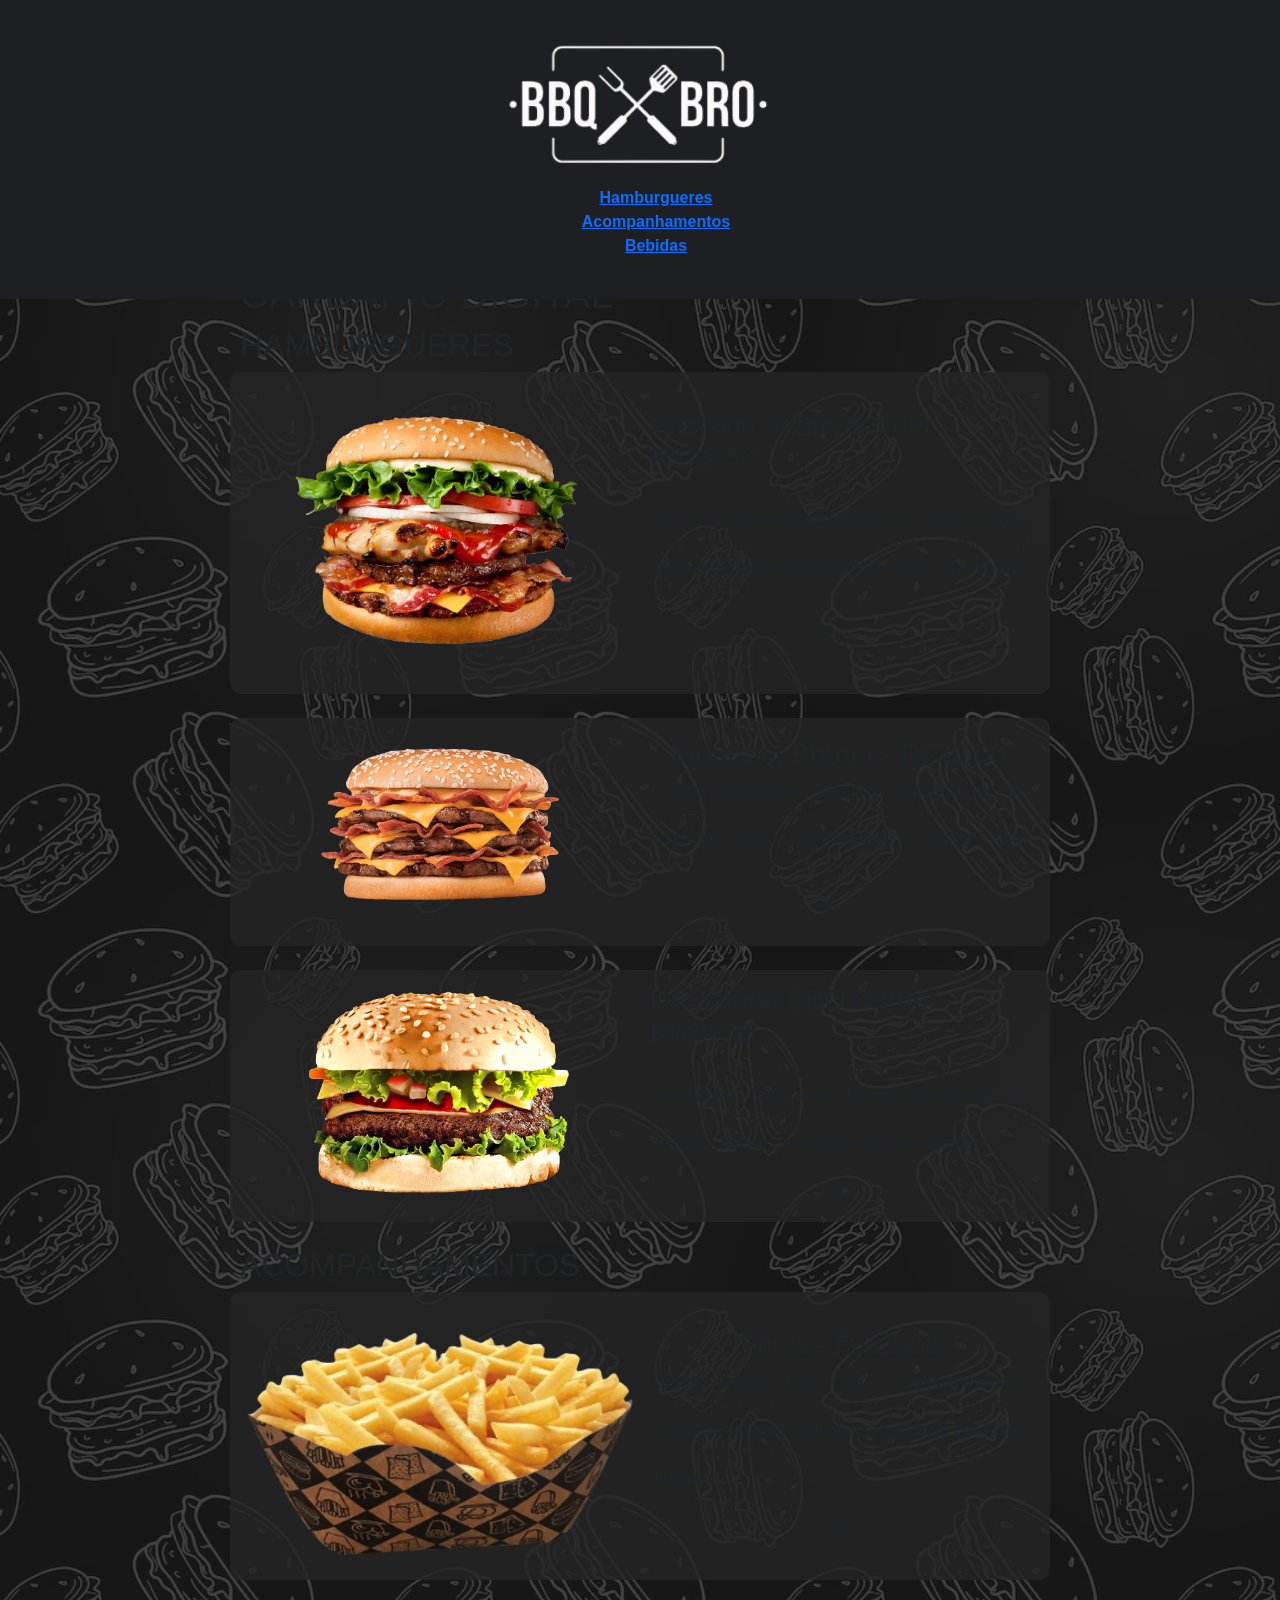
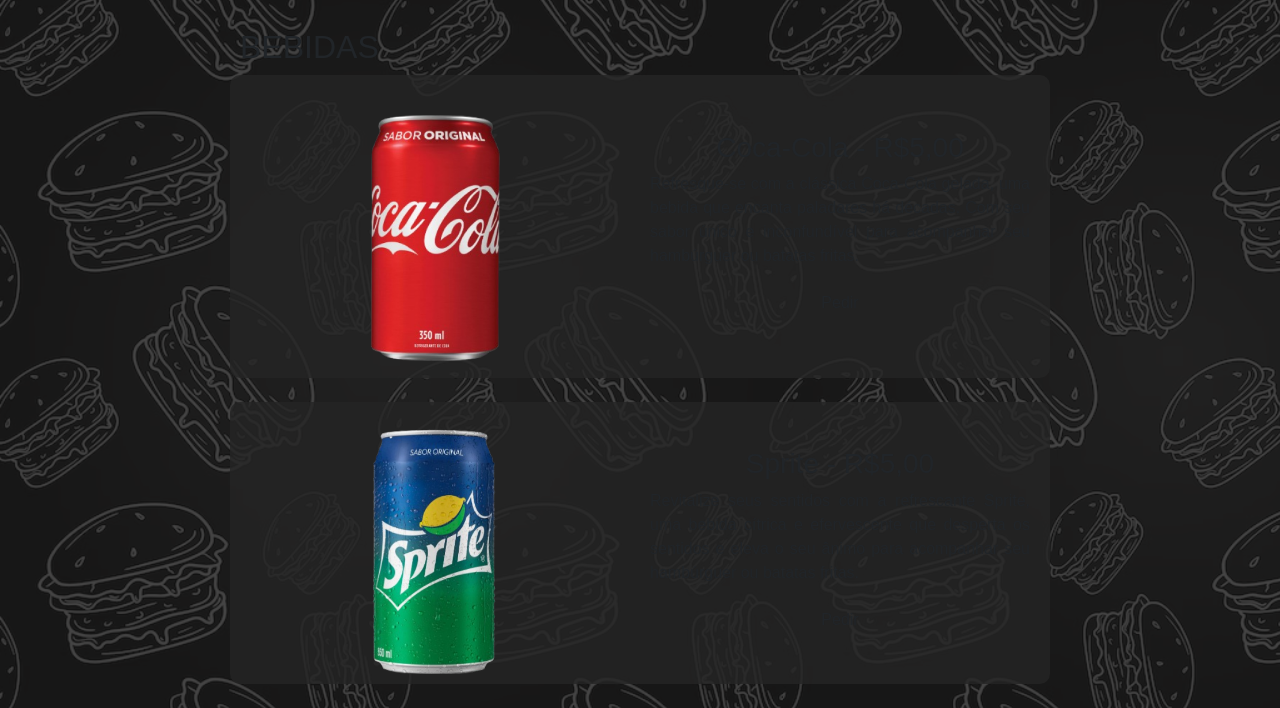
==== index.html @ b887f565 "teste de commit com uma outra branch" ====
<!DOCTYPE html>
<html lang="pt-br">

<head>
    <meta charset="UTF-8">
    <meta http-equiv="X-UA-Compatible" content="IE=edge">
    <meta name="viewport" content="width=device-width, initial-scale=1.0">
    <link rel="stylesheet" href="style.css">
    <link href="https://cdn.jsdelivr.net/npm/bootstrap@5.0.2/dist/css/bootstrap.min.css" rel="stylesheet" integrity="sha384-EVSTQN3/azprG1Anm3QDgpJLIm9Nao0Yz1ztcQTwFspd3yD65VohhpuuCOmLASjC" crossorigin="anonymous">
    <!-- testar o controle de vercionamento -->
    <title>RS-Burger</title>

    

</head>

<body>
    <header>
        <img class="logo" src="imagens/logo.png" alt="Logo">
        <nav>
            <ul>
                <li><a href="#burguer">Hamburgueres</a></li>
                <li><a href="#acompanhamentos">Acompanhamentos</a></li>
                <li><a href="#bebidas">Bebidas</a></li>
            </ul>
        </nav>
    </header>


    <main>
        <h1>CARDÁPIO DIGITAL</h1>
        <h2 id="burguer">HAMBURGUERES</h2>
        <div class="boxProduto">
            <div class="boxImg">
                <img src="imagens/burger01.png">
            </div>
            <div class="boxTexto">
                <h3>Clássico Angus Burger - R$22,50</h3>
                <p>
                    Delicie-se com o nosso Hambúrguer Clássico, feito com um suculento hambúrguer de carne angus, queijo derretido, alface crocante, tomate fresco e um toque especial do nosso molho secreto. Perfeito para saciar sua fome!
                </p>
                <button class="btn">Pedir</button>
            </div>
        </div>
        <br>
        <div class="boxProduto">
            <div class="boxImg">
                <img src="imagens/burger02.png">
            </div>
            <div class="boxTexto">
                <h3>Gourmet Burger - R$35,00</h3>
                <p>
                    O nosso Hambúrguer Gourmet, preparado com um suculento hambúrguer de carne nobre, queijo derretido, cebola caramelizada e baccon. Uma escolha irresistível!
                </p>
                <button class="btn">Pedir</button>
            </div>
        </div>
        <br>
        <div class="boxProduto">
            <div class="boxImg">
                <img src="imagens/burger03.png">
            </div>
            <div class="boxTexto">
                <h3>Defumado BBQ Burger - R$29,00</h3>
                <p>
                    Deixe-se envolver pelo sabor defumado do nosso Hambúrguer BBQ, uma deliciosa combinação de hambúrguer de carne suculenta, queijo cheddar derretido, cebola caramelizada e salada verde.
                </p>
                <button class="btn">Pedir</button>
            </div>
        </div>
        <br>
        <h2 id="acompanhamentos">ACOMPANHAMENTOS  </h2>
        <div class="boxProduto">
            <div class="boxImg">
                <img src="imagens/acomp01.png">
            </div>
            <div class="boxTexto">
                <h3> Fritas - R$15,00</h3>
                <p>
                    Nossas batatas fritas são o acompanhamento perfeito para qualquer refeição! Cortadas em palitos e fritas até ficarem douradas e crocantes por fora, e macias por dentro, elas são irresistíveis em cada mordida.
                </p>
                <button class="btn">Pedir</button>
            </div>
        </div>
        <br>
        <br>
        <h2 id="bebidas">BEBIDAS</h2>
        <div class="boxProduto">
            <div class="boxImg boxBebida">
                <img src="imagens/bebida01.png">
            </div>
            <div class="boxTexto boxBebida">
                <h3>Coca-Cola - R$5,00</h3>
                <p>
                    Refresque-se com a clássica Coca-Cola gelada, uma bebida que encanta paladares há décadas. Com seu sabor único e inconfundível para acompanhar seu hambúrguer ou batatas fritas.
                </p>
                <button class="btn">Pedir</button>
            </div>
        </div>
        <br>
   


    <div class="boxProduto">
        <div class="boxImg">  
            <img src="imagens/bebida02.png">   
        </div>
        <div class="boxTexto">
            <h3>Sprite - R$5,00</h3>
            <p>
                Revitalize seus sentidos com a refrescante Sprite, uma bebida cítrica e efervescente que desperta os sentidos e eleva o seu ânimo para acompanhar seu hambúrguer ou batatas fritas. 
            </p>
            <button class="btn">Pedir</button>
        </div>
    </div>
    <br>
    
  </main>
    <script src="https://cdn.jsdelivr.net/npm/bootstrap@5.0.2/dist/js/bootstrap.bundle.min.js" integrity="sha384-MrcW6ZMFYlzcLA8Nl+NtUVF0sA7MsXsP1UyJoMp4YLEuNSfAP+JcXn/tWtIaxVXM" crossorigin="anonymous"></script>


</body>

</html>
---- style.css ----
/* o import de fonts externas é sempre feito na primeira linha do arquvo de css*/
/* @import url('https://fonts.googleapis.com/css2?family=Notable&display=swap'); */


*{
    padding:0;
    margin:0;
    box-sizing: border-box;
    font-family: sans-serif;
}

:root{

    
    --cor-Box:   RGBA(37, 37, 37, 0.8);
    --corBarraNavegacao: #1E1F22;
    --subTitulosBotoes:#FFAE00 ;
    --textos: #ffffff;
}

body{
    background-image:url(imagens/bg.png);
    text-align: center;
    color:var(--textos);
    display: flex;
    flex-direction: column;
    align-items: center;
}

main{
    
    position: fixed;
    z-index: 1;
    top: 10px;
}

header{
    background-color: var(--corBarraNavegacao);
    text-align: center;
    padding: 25px;
    display: flex;
    flex-direction: column;
    align-items: center;
    justify-content: center;
    width: 100%;
    position: fixed;
    
}


main{
    position: relative;
    top: 270px;
    z-index: -1;
}

nav ul li{
    list-style: none;
    margin: 0 10px;
   ;
}

a{
    text-decoration: none;
    color: var(--textos);
    font-weight: bolder;
}

.boxProduto{
    max-width: 890px;
    background-color: var(--cor-Box);
    border-radius: 10px;
    display: flex;
    flex-wrap:wrap;
    align-items: center;
    justify-content:space-evenly; 
    padding:10px;
    
    
}

.boxImg img{
    width: 400px;

}

.boxTexto{
    display: flex;
    flex-direction: column;
    align-items: center;
    justify-content: center;
    max-width: 400px;
}

h1, h2, h3, p, bu{
    margin: 10px;
    font-family: 'Notable',Arial, Helvetica, sans-serif sans-serif;

}

h3, p, button{
    margin: 10px;
}

.btn{
    width: 150px;
    padding: 10px;
    background-color: var(--subTitulosBotoes);
    border: none;
    border-radius: 10px;
    color: var(--textos);

}

p{
    text-align: justify;
}
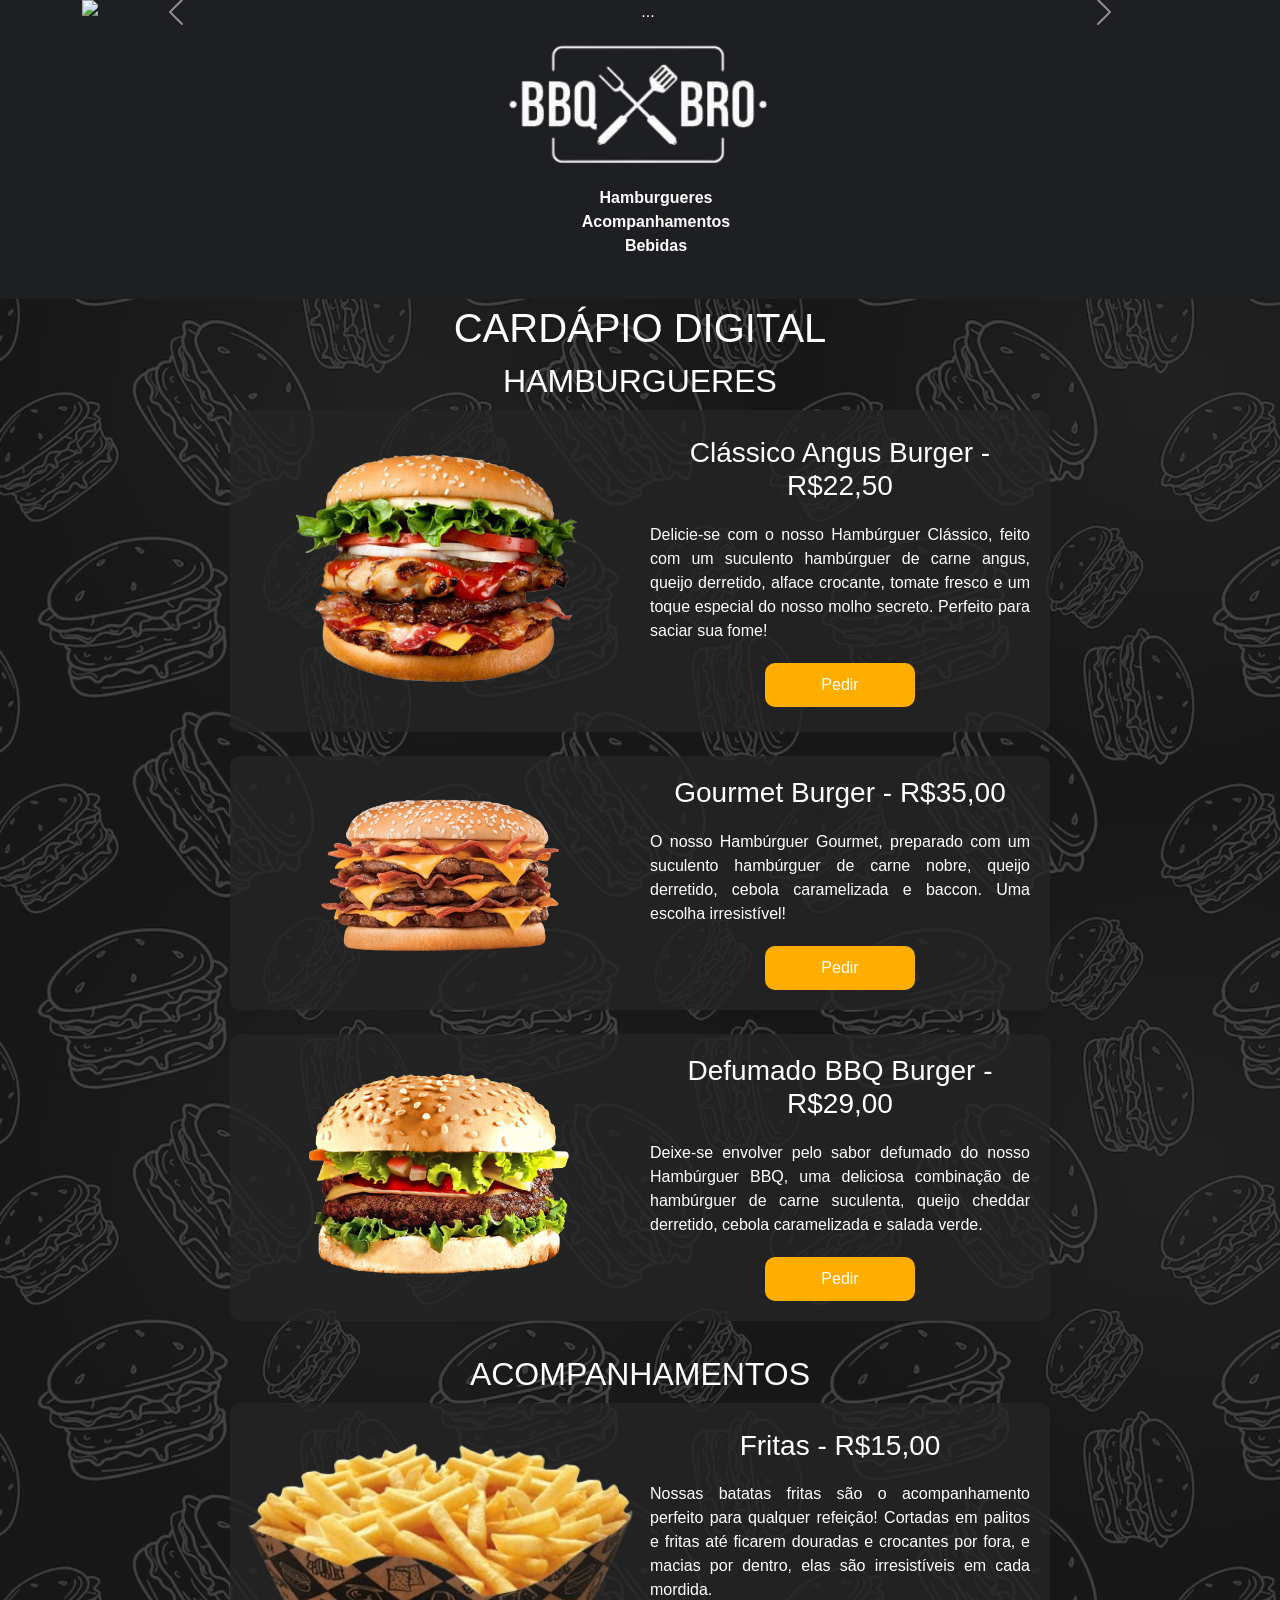
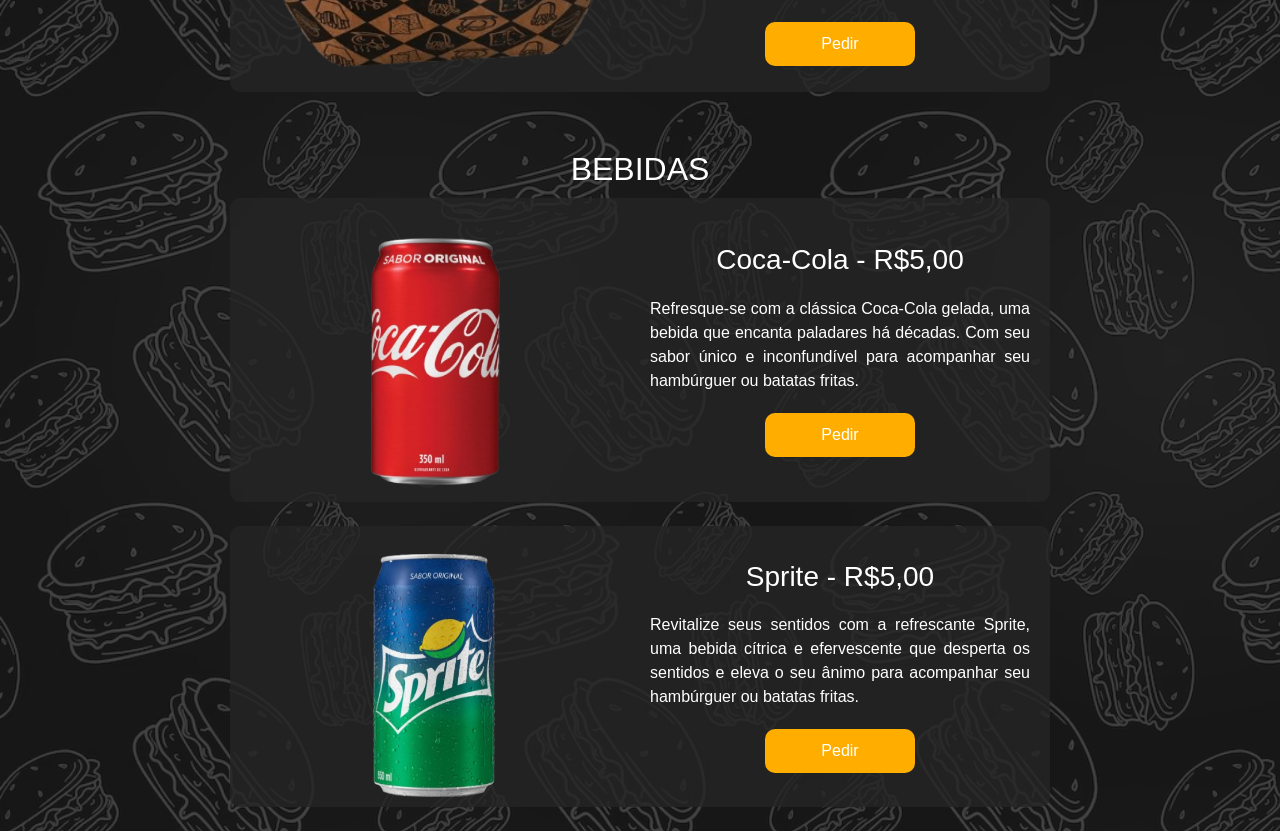
==== commit be976b47: "adiciona carrossel de promoções ao layout da página" ====
--- a/index.html
+++ b/index.html
@@ -5,9 +5,9 @@
     <meta charset="UTF-8">
     <meta http-equiv="X-UA-Compatible" content="IE=edge">
     <meta name="viewport" content="width=device-width, initial-scale=1.0">
+    
+    <link href="https://cdn.jsdelivr.net/npm/bootstrap@5.0.2/dist/css/bootstrap.min.css" rel="stylesheet" integrity="sha384-EVSTQN3/azprG1Anm3QDgpJLIm9Nao0Yz1ztcQTwFspd3yD65VohhpuuCOmLASjC" crossorigin="anonymous">
     <link rel="stylesheet" href="style.css">
-    <link href="https://cdn.jsdelivr.net/npm/bootstrap@5.0.2/dist/css/bootstrap.min.css" rel="stylesheet" integrity="sha384-EVSTQN3/azprG1Anm3QDgpJLIm9Nao0Yz1ztcQTwFspd3yD65VohhpuuCOmLASjC" crossorigin="anonymous">
-    <!-- testar o controle de vercionamento -->
     <title>RS-Burger</title>
 
     
@@ -25,6 +25,53 @@
             </ul>
         </nav>
     </header>
+
+    <div class="container">
+        <div id="carouselExampleCaptions" class="carousel slide" data-bs-ride="carousel">
+    <div class="carousel-indicators">
+    <button type="button" data-bs-target="#carouselExampleCaptions" data-bs-slide-to="0" class="active" aria-current="true" aria-label="Slide 1"></button>
+    <button type="button" data-bs-target="#carouselExampleCaptions" data-bs-slide-to="1" aria-label="Slide 2"></button>
+    <button type="button" data-bs-target="#carouselExampleCaptions" data-bs-slide-to="2" aria-label="Slide 3"></button>
+  </div>
+
+  <div class="carousel-inner">
+    <div class="carousel-item active">
+      <img src="..." class="d-block w-100" alt="...">
+      <div class="carousel-caption d-none d-md-block">
+        <h5>First slide label</h5>
+        <p>Some representative placeholder content for the first slide.</p>
+      </div>
+    </div>
+
+    <div class="carousel-item">
+      <img src="..." class="d-block w-100" alt="...">
+      <div class="carousel-caption d-none d-md-block">
+        <h5>Second slide label</h5>
+        <p>Some representative placeholder content for the second slide.</p>
+      </div>
+    </div>
+
+    <div class="carousel-item">
+      <img src="..." class="d-block w-100" alt="...">
+      <div class="carousel-caption d-none d-md-block">
+        <h5>Third slide label</h5>
+        <p>Some representative placeholder content for the third slide.</p>
+      </div>
+
+    </div>
+
+  </div>
+  <button class="carousel-control-prev" type="button" data-bs-target="#carouselExampleCaptions" data-bs-slide="prev">
+    <span class="carousel-control-prev-icon" aria-hidden="true"></span>
+    <span class="visually-hidden">Previous</span>
+  </button>
+  <button class="carousel-control-next" type="button" data-bs-target="#carouselExampleCaptions" data-bs-slide="next">
+    <span class="carousel-control-next-icon" aria-hidden="true"></span>
+    <span class="visually-hidden">Next</span>
+  </button>
+    </div>
+ </div>
+
 
 
     <main>
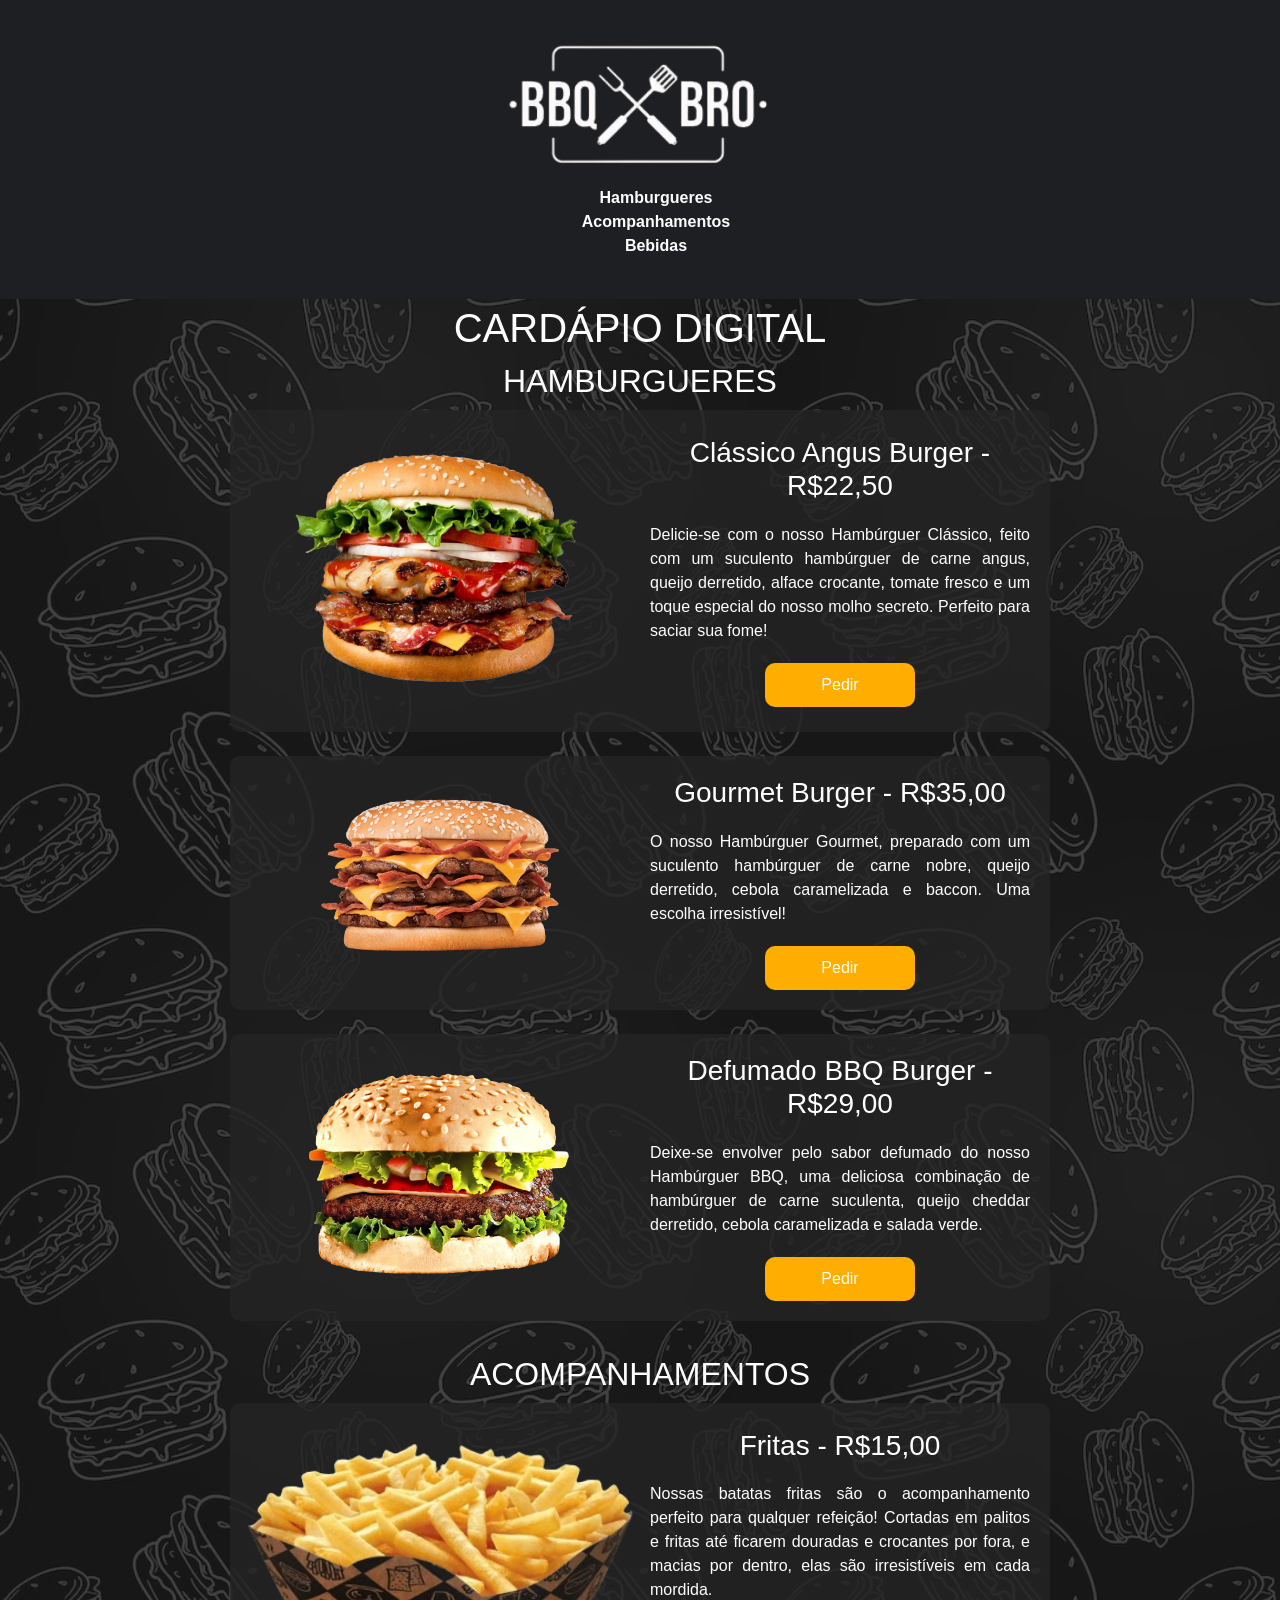
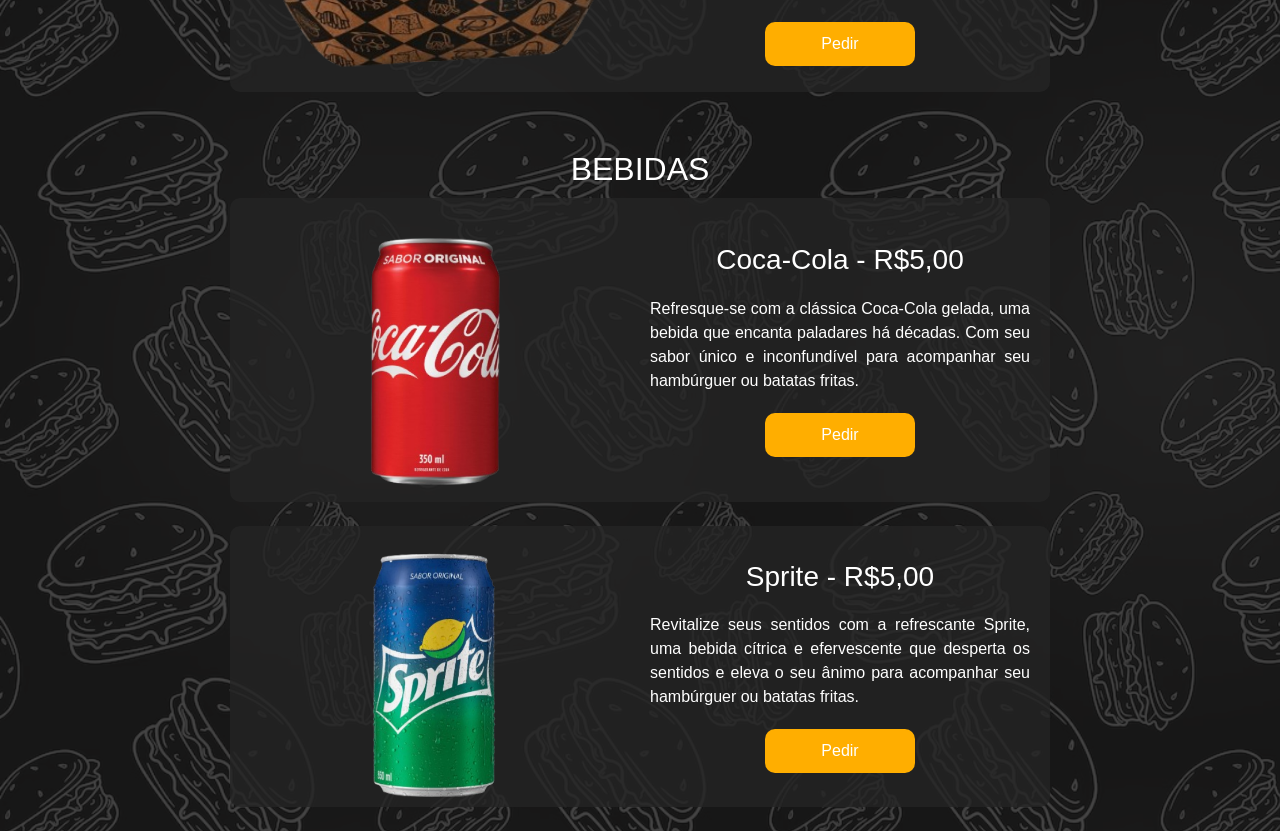
==== commit 1358c97a: "feat: adicionando o carrosel e os slides" ====
--- a/index.html
+++ b/index.html
@@ -26,41 +26,61 @@
         </nav>
     </header>
 
-    <div class="container">
+    <div class="container relativa">
         <div id="carouselExampleCaptions" class="carousel slide" data-bs-ride="carousel">
-    <div class="carousel-indicators">
-    <button type="button" data-bs-target="#carouselExampleCaptions" data-bs-slide-to="0" class="active" aria-current="true" aria-label="Slide 1"></button>
-    <button type="button" data-bs-target="#carouselExampleCaptions" data-bs-slide-to="1" aria-label="Slide 2"></button>
-    <button type="button" data-bs-target="#carouselExampleCaptions" data-bs-slide-to="2" aria-label="Slide 3"></button>
-  </div>
+        <div class="carousel-indicators">
+        <button type="button" data-bs-target="#carouselExampleCaptions" data-bs-slide-to="0" class="active" aria-current="true" aria-label="Slide 1"></button>
+        <button type="button" data-bs-target="#carouselExampleCaptions" data-bs-slide-to="1" aria-label="Slide 2"></button>
+        <button type="button" data-bs-target="#carouselExampleCaptions" data-bs-slide-to="2" aria-label="Slide 3"></button>
+        <button type="button" data-bs-target="#carouselExampleCaptions" data-bs-slide-to="3" aria-label="Slide 4"></button>
+        <button type="button" data-bs-target="#carouselExampleCaptions" data-bs-slide-to="4" aria-label="Slide 5"></button>
+    </div>
 
-  <div class="carousel-inner">
-    <div class="carousel-item active">
-      <img src="..." class="d-block w-100" alt="...">
+        <div class="carousel-inner">
+        <div class="carousel-item active">
+      <img src="https://placehold.co/600x400/blue/white?text=slide1" class="d-block w-100" alt="Slide 1">
       <div class="carousel-caption d-none d-md-block">
         <h5>First slide label</h5>
         <p>Some representative placeholder content for the first slide.</p>
       </div>
-    </div>
+     </div>
 
     <div class="carousel-item">
-      <img src="..." class="d-block w-100" alt="...">
+      <img src="https://placehold.co/600x400/red/white?text=slide2" class="d-block w-100" alt="Slide 2">
       <div class="carousel-caption d-none d-md-block">
         <h5>Second slide label</h5>
         <p>Some representative placeholder content for the second slide.</p>
       </div>
+     </div>
+
+    <div class="carousel-item">
+      <img src="https://placehold.co/600x400/orange/white?text=slide3" class="d-block w-100" alt="Slide 3">
+      <div class="carousel-caption d-none d-md-block">
+        <h5>Third slide label</h5>
+        <p>Some representative placeholder content for the third slide.</p>
+      </div>
     </div>
 
+      <div class="carousel-item">
+      <img src="https://placehold.co/600x400/black/white?text=slide4" class="d-block w-100" alt="Slide 4">
+      <div class="carousel-caption d-none d-md-block">
+        <h5>Second slide label</h5>
+        <p>Some representative placeholder content for the second slide.</p>
+      </div>
+      
+     </div>
+
     <div class="carousel-item">
-      <img src="..." class="d-block w-100" alt="...">
+      <img src="https://placehold.co/600x400/green/white?text=slide5" class="d-block w-100" alt="Slide 5">
       <div class="carousel-caption d-none d-md-block">
         <h5>Third slide label</h5>
         <p>Some representative placeholder content for the third slide.</p>
       </div>
 
     </div>
+</div>
+  
 
-  </div>
   <button class="carousel-control-prev" type="button" data-bs-target="#carouselExampleCaptions" data-bs-slide="prev">
     <span class="carousel-control-prev-icon" aria-hidden="true"></span>
     <span class="visually-hidden">Previous</span>
@@ -74,7 +94,7 @@
 
 
 
-    <main>
+    <main class="relativa">
         <h1>CARDÁPIO DIGITAL</h1>
         <h2 id="burguer">HAMBURGUERES</h2>
         <div class="boxProduto">
--- a/style.css
+++ b/style.css
@@ -48,7 +48,7 @@
 }
 
 
-main{
+.relativa{
     position: relative;
     top: 270px;
     z-index: -1;
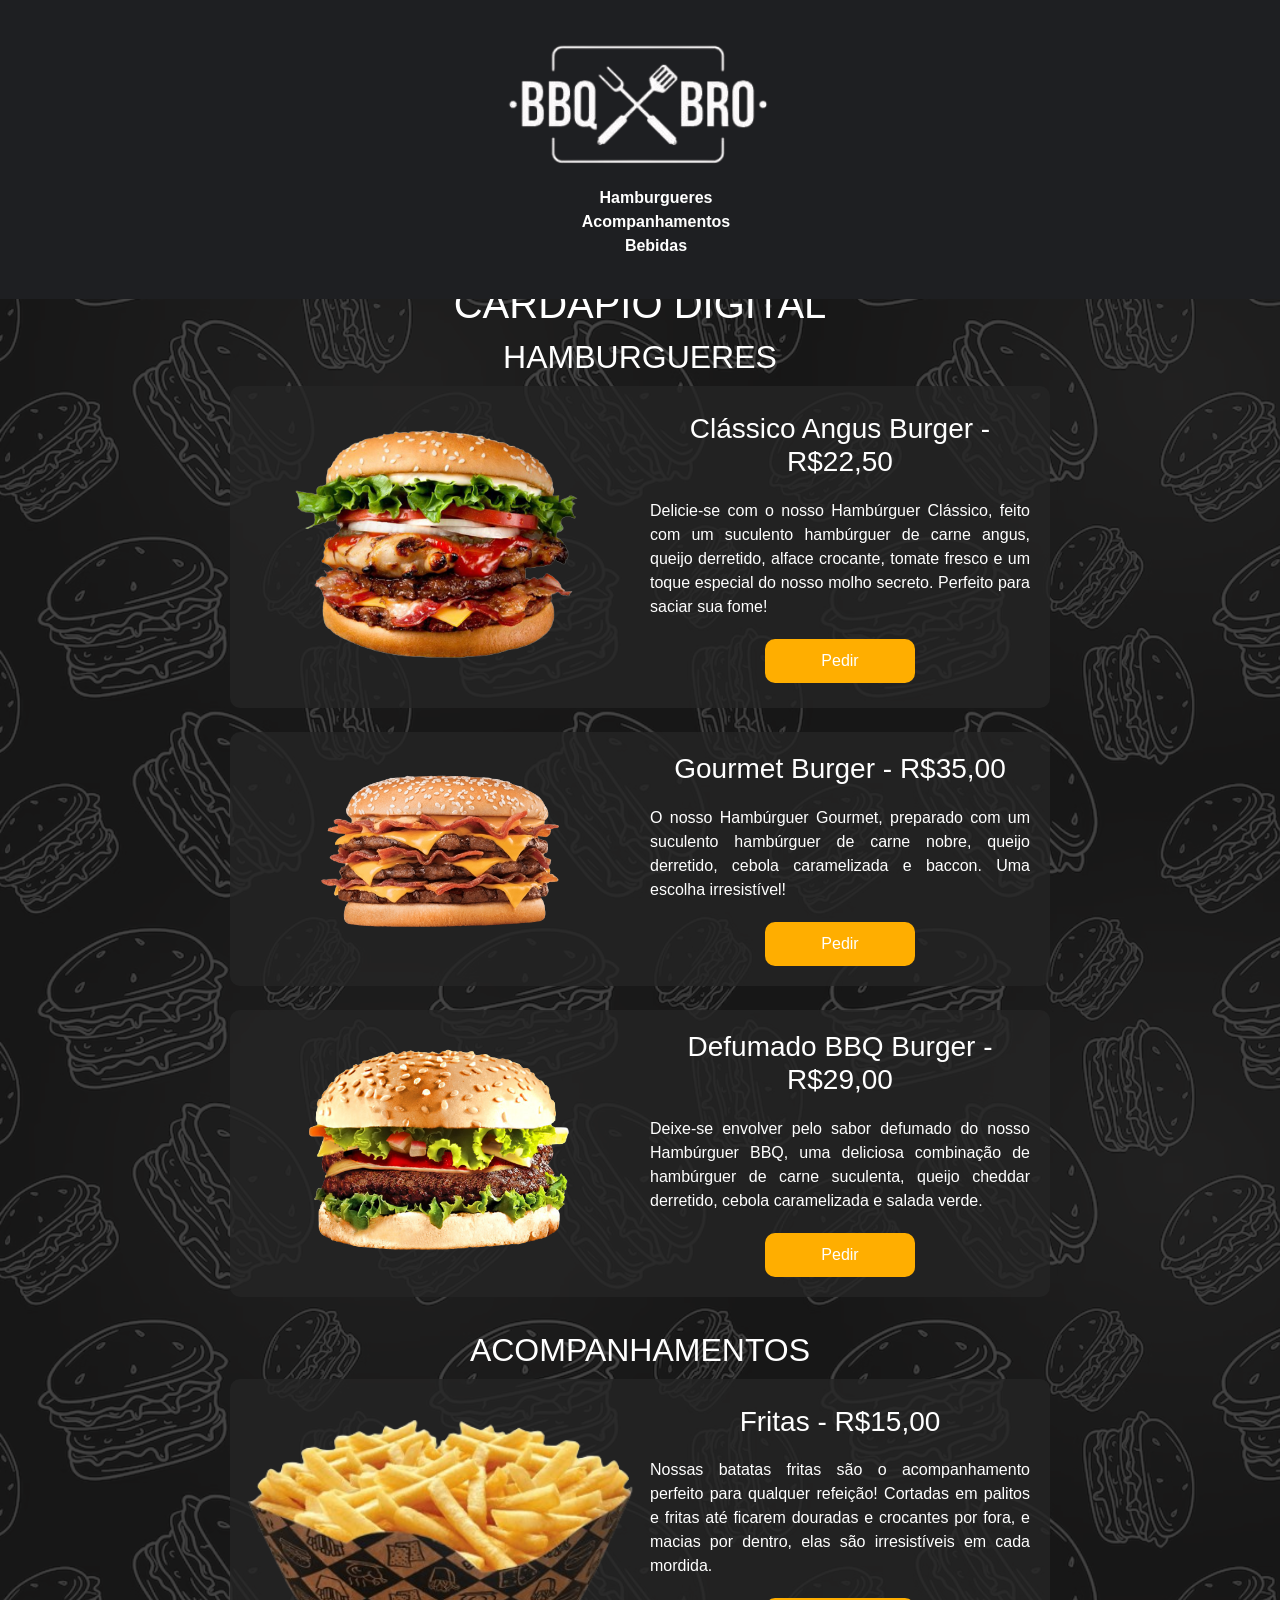
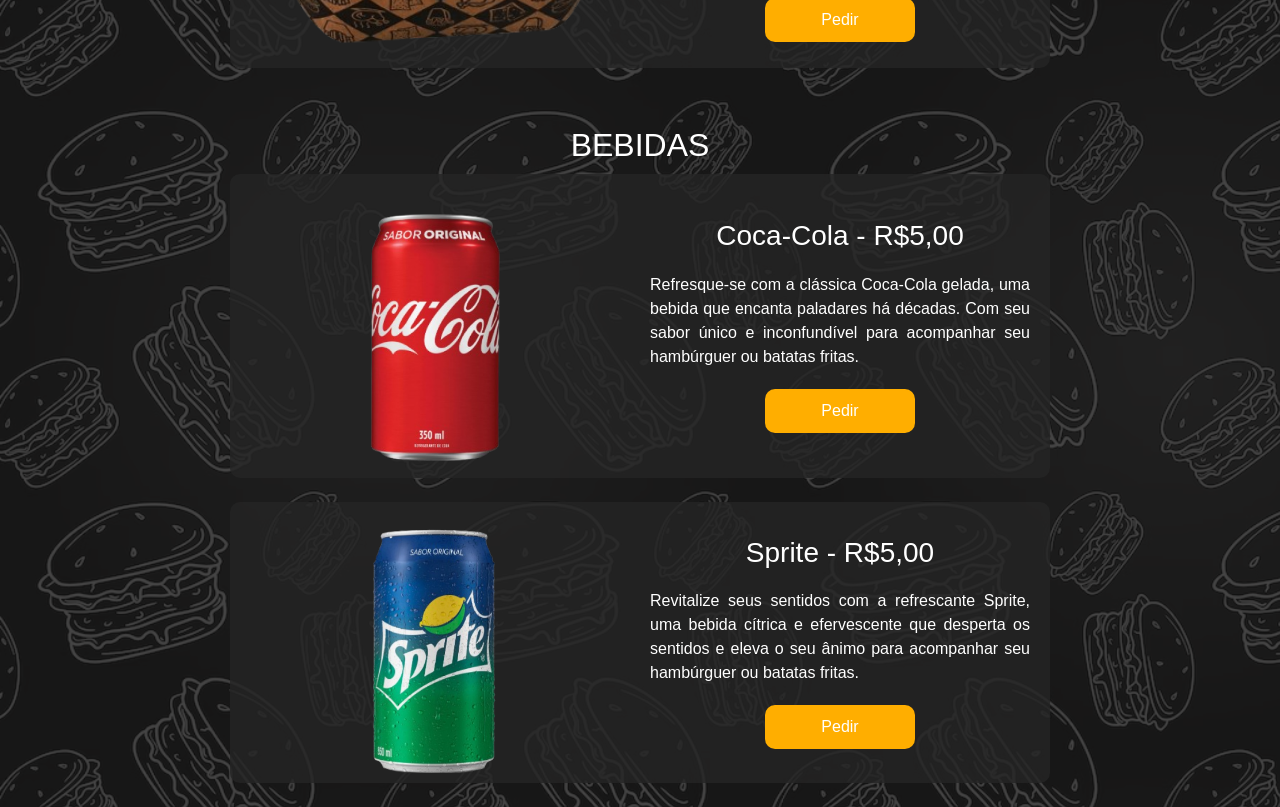
==== commit 533ee2a2: "refatoração: ajusta estrutura do carrossel e melhora estilos de botão" ====
--- a/index.html
+++ b/index.html
@@ -26,19 +26,19 @@
         </nav>
     </header>
 
-    <div class="container relativa">
+    <div class=" relativa container  position-relative">
         <div id="carouselExampleCaptions" class="carousel slide" data-bs-ride="carousel">
         <div class="carousel-indicators">
-        <button type="button" data-bs-target="#carouselExampleCaptions" data-bs-slide-to="0" class="active" aria-current="true" aria-label="Slide 1"></button>
-        <button type="button" data-bs-target="#carouselExampleCaptions" data-bs-slide-to="1" aria-label="Slide 2"></button>
-        <button type="button" data-bs-target="#carouselExampleCaptions" data-bs-slide-to="2" aria-label="Slide 3"></button>
-        <button type="button" data-bs-target="#carouselExampleCaptions" data-bs-slide-to="3" aria-label="Slide 4"></button>
-        <button type="button" data-bs-target="#carouselExampleCaptions" data-bs-slide-to="4" aria-label="Slide 5"></button>
+        <button type="button " data-bs-target="#carouselExampleCaptions" data-bs-slide-to="0" class="active p-2 rounded-circle" style="width: 5px; height: 5px;" aria-current="true" aria-label="Slide 1"></button>
+        <button type="button" data-bs-target="#carouselExampleCaptions" data-bs-slide-to="1" class="active p-2 rounded-circle" style="width: 5px; height: 5px;" aria-label="Slide 2"></button>
+        <button type="button" data-bs-target="#carouselExampleCaptions" data-bs-slide-to="2" class="active p-2 rounded-circle" style="width: 5px; height: 5px;" aria-label="Slide 3"></button>
+        <button type="button" data-bs-target="#carouselExampleCaptions" data-bs-slide-to="3"  class="active p-2 rounded-circle" style="width: 5px; height: 5px;"aria-label="Slide 4"></button>
+        <button type="button" data-bs-target="#carouselExampleCaptions" data-bs-slide-to="4" class="active p-2 rounded-circle" style="width: 5px; height: 5px;" aria-label="Slide 5"></button>
     </div>
 
         <div class="carousel-inner">
         <div class="carousel-item active">
-      <img src="https://placehold.co/600x400/blue/white?text=slide1" class="d-block w-100" alt="Slide 1">
+      <img src="https://placehold.co/600x400/blue/white?text=slide1" class="d-block w-100" alt="">
       <div class="carousel-caption d-none d-md-block">
         <h5>First slide label</h5>
         <p>Some representative placeholder content for the first slide.</p>
@@ -46,7 +46,7 @@
      </div>
 
     <div class="carousel-item">
-      <img src="https://placehold.co/600x400/red/white?text=slide2" class="d-block w-100" alt="Slide 2">
+      <img src="https://placehold.co/600x400/red/white?text=slide2" class="d-block w-100" alt="">
       <div class="carousel-caption d-none d-md-block">
         <h5>Second slide label</h5>
         <p>Some representative placeholder content for the second slide.</p>
@@ -54,7 +54,7 @@
      </div>
 
     <div class="carousel-item">
-      <img src="https://placehold.co/600x400/orange/white?text=slide3" class="d-block w-100" alt="Slide 3">
+      <img src="https://placehold.co/600x400/orange/white?text=slide3" class="d-block w-100" alt="">
       <div class="carousel-caption d-none d-md-block">
         <h5>Third slide label</h5>
         <p>Some representative placeholder content for the third slide.</p>
@@ -62,7 +62,7 @@
     </div>
 
       <div class="carousel-item">
-      <img src="https://placehold.co/600x400/black/white?text=slide4" class="d-block w-100" alt="Slide 4">
+      <img src="https://placehold.co/600x400/black/white?text=slide4" class="d-block w-100" alt="">
       <div class="carousel-caption d-none d-md-block">
         <h5>Second slide label</h5>
         <p>Some representative placeholder content for the second slide.</p>
@@ -71,7 +71,7 @@
      </div>
 
     <div class="carousel-item">
-      <img src="https://placehold.co/600x400/green/white?text=slide5" class="d-block w-100" alt="Slide 5">
+      <img src="https://placehold.co/600x400/green/white?text=slide5" class="d-block w-100" alt="">
       <div class="carousel-caption d-none d-md-block">
         <h5>Third slide label</h5>
         <p>Some representative placeholder content for the third slide.</p>
--- a/style.css
+++ b/style.css
@@ -27,12 +27,6 @@
     align-items: center;
 }
 
-main{
-    
-    position: fixed;
-    z-index: 1;
-    top: 10px;
-}
 
 header{
     background-color: var(--corBarraNavegacao);
@@ -47,12 +41,6 @@
     
 }
 
-
-.relativa{
-    position: relative;
-    top: 270px;
-    z-index: -1;
-}
 
 nav ul li{
     list-style: none;
@@ -114,4 +102,15 @@
 
 p{
     text-align: justify;
-}+}
+
+.relativa{
+    position: relative;
+    top: 270px;
+    z-index: -1;
+}
+
+.redondo {
+    weight: 20px;
+    height: 20px;
+}
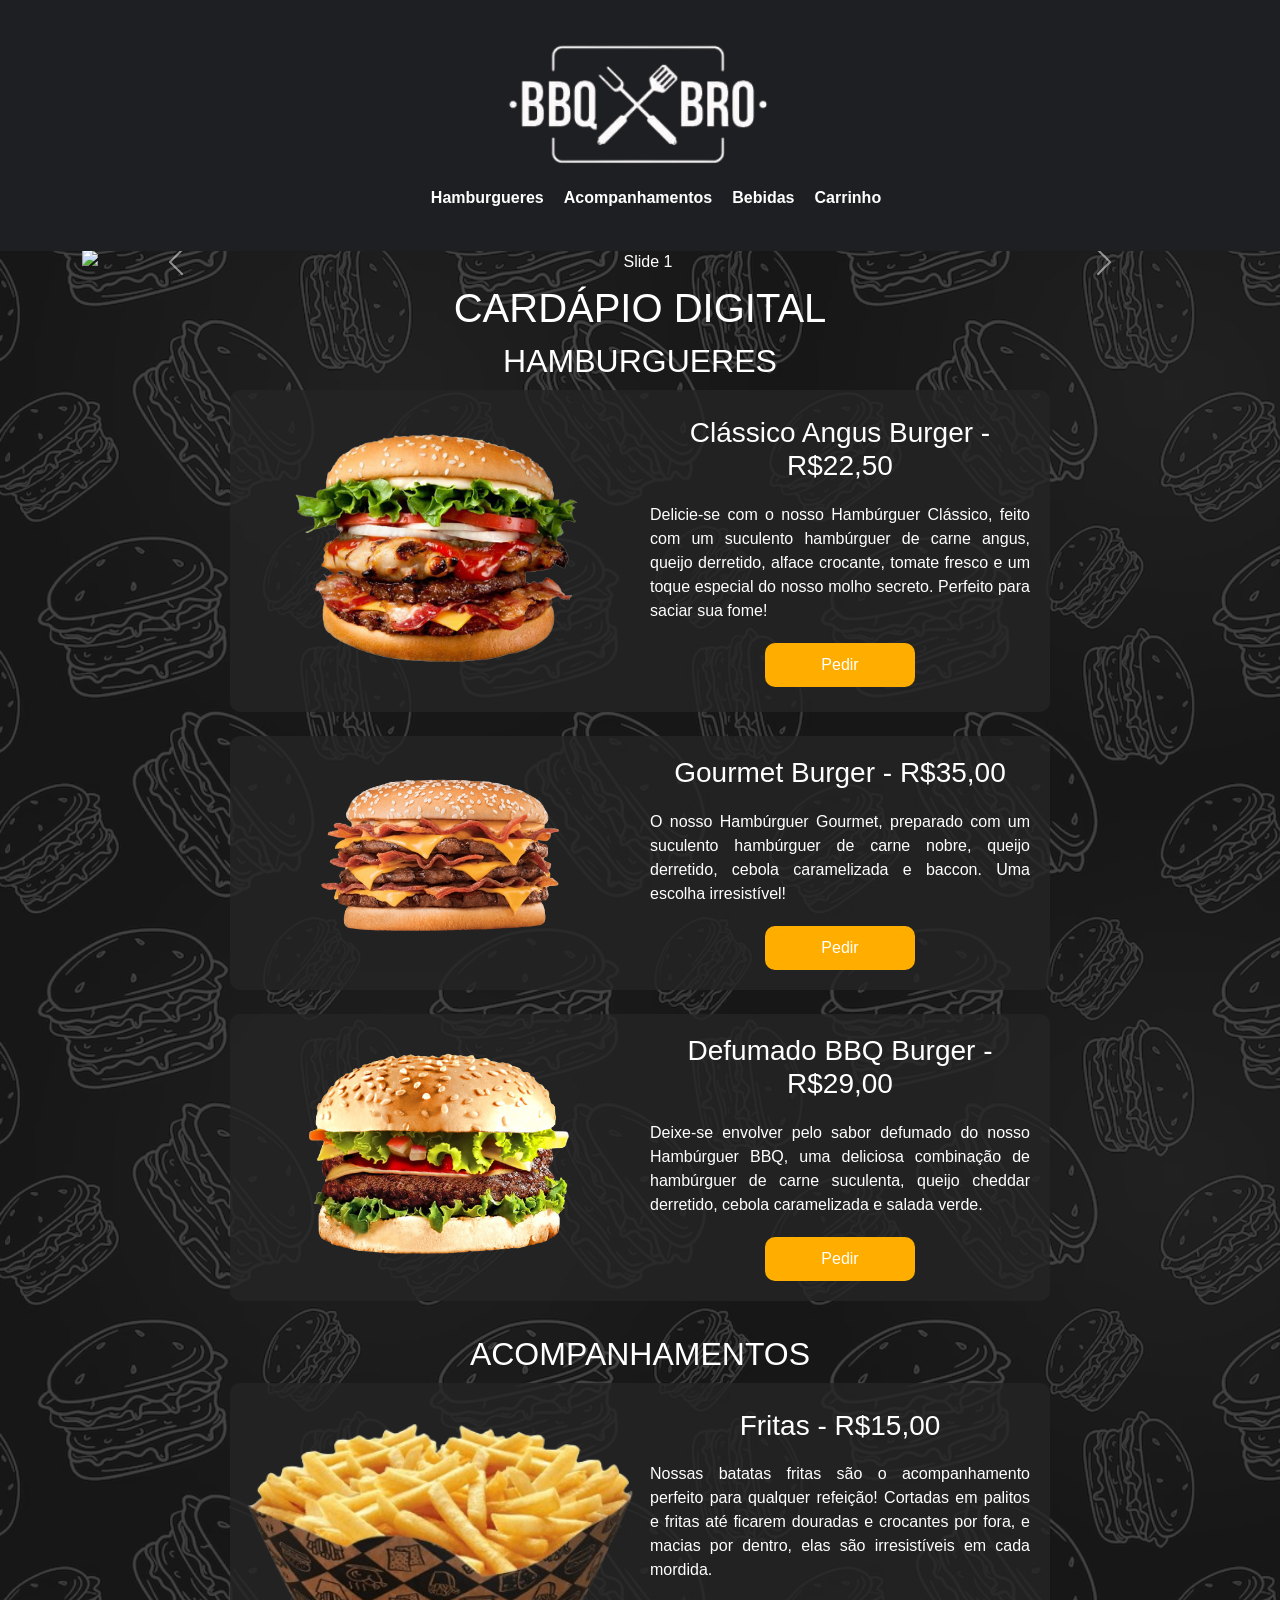
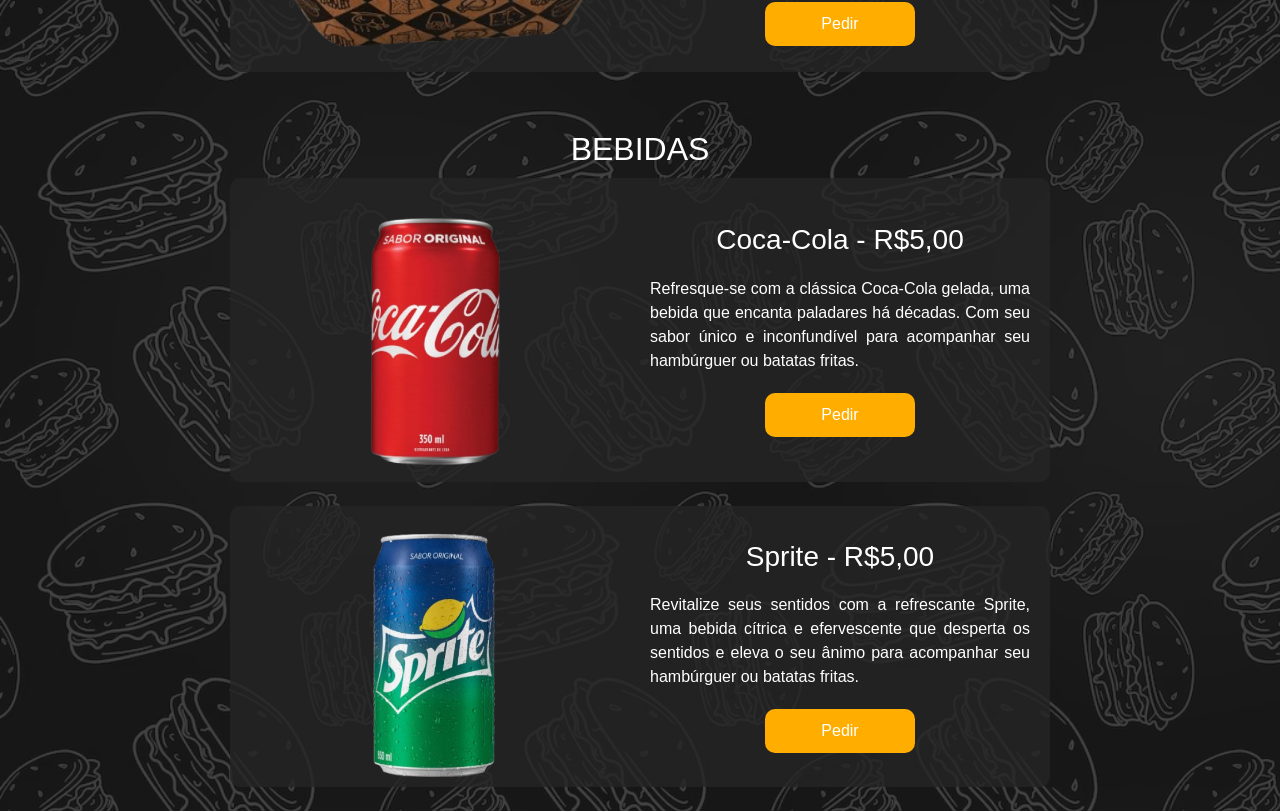
==== commit 9da547f2: "feat: atualiza o carrossel para a versão 5.3.8 do Bootstrap e adiciona novos slides" ====
--- a/index.html
+++ b/index.html
@@ -6,15 +6,14 @@
     <meta http-equiv="X-UA-Compatible" content="IE=edge">
     <meta name="viewport" content="width=device-width, initial-scale=1.0">
     
-    <link href="https://cdn.jsdelivr.net/npm/bootstrap@5.0.2/dist/css/bootstrap.min.css" rel="stylesheet" integrity="sha384-EVSTQN3/azprG1Anm3QDgpJLIm9Nao0Yz1ztcQTwFspd3yD65VohhpuuCOmLASjC" crossorigin="anonymous">
+    <link href="https://cdn.jsdelivr.net/npm/bootstrap@5.3.8/dist/css/bootstrap.min.css" rel="stylesheet" integrity="sha384-sRIl4kxILFvY47J16cr9ZwB07vP4J8+LH7qKQnuqkuIAvNWLzeN8tE5YBujZqJLB" crossorigin="anonymous">
+    <!-- testar o controle de versionamento -->
     <link rel="stylesheet" href="style.css">
     <title>RS-Burger</title>
-
-    
-
 </head>
 
 <body>
+
     <header>
         <img class="logo" src="imagens/logo.png" alt="Logo">
         <nav>
@@ -22,152 +21,166 @@
                 <li><a href="#burguer">Hamburgueres</a></li>
                 <li><a href="#acompanhamentos">Acompanhamentos</a></li>
                 <li><a href="#bebidas">Bebidas</a></li>
+                <li><a href="#carrinho">Carrinho</a></li>
             </ul>
         </nav>
     </header>
 
-    <div class=" relativa container  position-relative">
-        <div id="carouselExampleCaptions" class="carousel slide" data-bs-ride="carousel">
-        <div class="carousel-indicators">
-        <button type="button " data-bs-target="#carouselExampleCaptions" data-bs-slide-to="0" class="active p-2 rounded-circle" style="width: 5px; height: 5px;" aria-current="true" aria-label="Slide 1"></button>
-        <button type="button" data-bs-target="#carouselExampleCaptions" data-bs-slide-to="1" class="active p-2 rounded-circle" style="width: 5px; height: 5px;" aria-label="Slide 2"></button>
-        <button type="button" data-bs-target="#carouselExampleCaptions" data-bs-slide-to="2" class="active p-2 rounded-circle" style="width: 5px; height: 5px;" aria-label="Slide 3"></button>
-        <button type="button" data-bs-target="#carouselExampleCaptions" data-bs-slide-to="3"  class="active p-2 rounded-circle" style="width: 5px; height: 5px;"aria-label="Slide 4"></button>
-        <button type="button" data-bs-target="#carouselExampleCaptions" data-bs-slide-to="4" class="active p-2 rounded-circle" style="width: 5px; height: 5px;" aria-label="Slide 5"></button>
-    </div>
-
-        <div class="carousel-inner">
-        <div class="carousel-item active">
-      <img src="https://placehold.co/600x400/blue/white?text=slide1" class="d-block w-100" alt="">
-      <div class="carousel-caption d-none d-md-block">
-        <h5>First slide label</h5>
-        <p>Some representative placeholder content for the first slide.</p>
-      </div>
-     </div>
-
-    <div class="carousel-item">
-      <img src="https://placehold.co/600x400/red/white?text=slide2" class="d-block w-100" alt="">
-      <div class="carousel-caption d-none d-md-block">
-        <h5>Second slide label</h5>
-        <p>Some representative placeholder content for the second slide.</p>
-      </div>
-     </div>
-
-    <div class="carousel-item">
-      <img src="https://placehold.co/600x400/orange/white?text=slide3" class="d-block w-100" alt="">
-      <div class="carousel-caption d-none d-md-block">
-        <h5>Third slide label</h5>
-        <p>Some representative placeholder content for the third slide.</p>
-      </div>
-    </div>
-
-      <div class="carousel-item">
-      <img src="https://placehold.co/600x400/black/white?text=slide4" class="d-block w-100" alt="">
-      <div class="carousel-caption d-none d-md-block">
-        <h5>Second slide label</h5>
-        <p>Some representative placeholder content for the second slide.</p>
-      </div>
-      
-     </div>
-
-    <div class="carousel-item">
-      <img src="https://placehold.co/600x400/green/white?text=slide5" class="d-block w-100" alt="">
-      <div class="carousel-caption d-none d-md-block">
-        <h5>Third slide label</h5>
-        <p>Some representative placeholder content for the third slide.</p>
-      </div>
-
-    </div>
-</div>
-  
-
-  <button class="carousel-control-prev" type="button" data-bs-target="#carouselExampleCaptions" data-bs-slide="prev">
-    <span class="carousel-control-prev-icon" aria-hidden="true"></span>
-    <span class="visually-hidden">Previous</span>
-  </button>
-  <button class="carousel-control-next" type="button" data-bs-target="#carouselExampleCaptions" data-bs-slide="next">
-    <span class="carousel-control-next-icon" aria-hidden="true"></span>
-    <span class="visually-hidden">Next</span>
-  </button>
-    </div>
- </div>
-
-
-
-    <main class="relativa">
+    <!-- deixe o cabeçalho fixo (não se move com a barra de navegação / scroll vertical . O conteúdo principal do cardápio deve estar dentro de uma div semântica main. Utilize as propriedades de css position, left, top, righth ou bottom para fazer o cabeçalho fixo, se necessário utilize o z-index. ) -->
+
+
+    <!-- Crie uma branch chamada carrossel-promocoes OU promocoes e inclua entre ao header e ao main o componente carrossel do bootstrap que mais se adeque ao que é solicitado: exibir controles laterais e indicadores (bullets) podendo ou não ser automatico. Inclua 5 imagens de forma que existam 5 bullets.  Importante utilize a classe container do bootstrap  para o carrossel  de forma que ele tenha margens laterais e seja centralizado na tela-->
+    <!-- https://placehold.co/600x400/orange/white?text="slide 1" -->
+
+    <!-- commit a inclusão do carrossel e faça o arredondamento das bordas dos indicadores:adicione um padding p-3 e a borda em forma de círculo border-circle -->
+    
+    
+    <div class="container position-relative " >
+        <div id="carouselExampleIndicators" class="carousel slide">
+
+            <!-- Indicadores -->
+            <div class="carousel-indicators">
+                <button type="button" data-bs-target="#carouselExampleIndicators"
+                    data-bs-slide-to="0" class="active p-2  rounded-circle " style="width: 5px; height: 5px;"
+                    aria-current="true" aria-label="Slide 1" ></button>
+
+                <button type="button" data-bs-target="#carouselExampleIndicators"
+                    data-bs-slide-to="1" aria-label="Slide 2" class="p-2  rounded-circle " style="width: 5px; height: 5px;"></button>
+
+                <button type="button" data-bs-target="#carouselExampleIndicators"
+                    data-bs-slide-to="2" aria-label="Slide 3" class="p-2  rounded-circle " style="width: 5px; height: 5px;"></button>
+
+                <button type="button" data-bs-target="#carouselExampleIndicators"
+                    data-bs-slide-to="3" aria-label="Slide 4" class="p-2  rounded-circle " style="width: 5px; height: 5px;"></button>
+
+                <button type="button" data-bs-target="#carouselExampleIndicators"
+                    data-bs-slide-to="4" aria-label="Slide 5" class="p-2  rounded-circle " style="width: 5px; height: 5px;"></button>
+            </div>
+
+            <!-- Slides -->
+            <div class="carousel-inner">
+                <div class="carousel-item active">
+                    <img src="https://placehold.co/600x400/orange/white?text=Slide+1"
+                        class="d-block w-100" alt="Slide 1">
+                </div>
+
+                <div class="carousel-item">
+                    <img src="https://placehold.co/600x400/red/white?text=Slide+2"
+                        class="d-block w-100" alt="Slide 2">
+                </div>
+
+                <div class="carousel-item">
+                    <img src="https://placehold.co/600x400/blue/white?text=Slide+3"
+                        class="d-block w-100" alt="Slide 3">
+                </div>
+
+                <div class="carousel-item">
+                    <img src="https://placehold.co/600x400/green/white?text=Slide+4"
+                        class="d-block w-100" alt="Slide 4">
+                </div>
+
+                <div class="carousel-item">
+                    <img src="https://placehold.co/600x400/pink/white?text=Slide+5"
+                        class="d-block w-100" alt="Slide 5">
+                </div>
+            </div>
+
+            <!-- Botão anterior -->
+            <button class="carousel-control-prev" type="button"
+                data-bs-target="#carouselExampleIndicators"
+                data-bs-slide="prev">
+                <span class="carousel-control-prev-icon"
+                    aria-hidden="true"></span>
+                <span class="visually-hidden">Anterior</span>
+            </button>
+
+            <!-- Botão próximo -->
+            <button class="carousel-control-next" type="button"
+                data-bs-target="#carouselExampleIndicators"
+                data-bs-slide="next">
+                <span class="carousel-control-next-icon"
+                    aria-hidden="true"></span>
+                <span class="visually-hidden">Próximo</span>
+            </button>
+
+        </div>
+    </div>
+
+
+
+    <main >
         <h1>CARDÁPIO DIGITAL</h1>
-        <h2 id="burguer">HAMBURGUERES</h2>
-        <div class="boxProduto">
-            <div class="boxImg">
-                <img src="imagens/burger01.png">
-            </div>
-            <div class="boxTexto">
-                <h3>Clássico Angus Burger - R$22,50</h3>
-                <p>
-                    Delicie-se com o nosso Hambúrguer Clássico, feito com um suculento hambúrguer de carne angus, queijo derretido, alface crocante, tomate fresco e um toque especial do nosso molho secreto. Perfeito para saciar sua fome!
-                </p>
-                <button class="btn">Pedir</button>
-            </div>
-        </div>
-        <br>
-        <div class="boxProduto">
-            <div class="boxImg">
-                <img src="imagens/burger02.png">
-            </div>
-            <div class="boxTexto">
-                <h3>Gourmet Burger - R$35,00</h3>
-                <p>
-                    O nosso Hambúrguer Gourmet, preparado com um suculento hambúrguer de carne nobre, queijo derretido, cebola caramelizada e baccon. Uma escolha irresistível!
-                </p>
-                <button class="btn">Pedir</button>
-            </div>
-        </div>
-        <br>
-        <div class="boxProduto">
-            <div class="boxImg">
-                <img src="imagens/burger03.png">
-            </div>
-            <div class="boxTexto">
-                <h3>Defumado BBQ Burger - R$29,00</h3>
-                <p>
-                    Deixe-se envolver pelo sabor defumado do nosso Hambúrguer BBQ, uma deliciosa combinação de hambúrguer de carne suculenta, queijo cheddar derretido, cebola caramelizada e salada verde.
-                </p>
-                <button class="btn">Pedir</button>
-            </div>
-        </div>
-        <br>
-        <h2 id="acompanhamentos">ACOMPANHAMENTOS  </h2>
-        <div class="boxProduto">
-            <div class="boxImg">
-                <img src="imagens/acomp01.png">
-            </div>
-            <div class="boxTexto">
-                <h3> Fritas - R$15,00</h3>
-                <p>
-                    Nossas batatas fritas são o acompanhamento perfeito para qualquer refeição! Cortadas em palitos e fritas até ficarem douradas e crocantes por fora, e macias por dentro, elas são irresistíveis em cada mordida.
-                </p>
-                <button class="btn">Pedir</button>
-            </div>
-        </div>
-        <br>
-        <br>
-        <h2 id="bebidas">BEBIDAS</h2>
-        <div class="boxProduto">
-            <div class="boxImg boxBebida">
-                <img src="imagens/bebida01.png">
-            </div>
-            <div class="boxTexto boxBebida">
-                <h3>Coca-Cola - R$5,00</h3>
-                <p>
-                    Refresque-se com a clássica Coca-Cola gelada, uma bebida que encanta paladares há décadas. Com seu sabor único e inconfundível para acompanhar seu hambúrguer ou batatas fritas.
-                </p>
-                <button class="btn">Pedir</button>
-            </div>
-        </div>
-        <br>
-   
-
-
+    <h2 id="burguer">HAMBURGUERES</h2>
+
+    <div class="boxProduto">
+        <div class="boxImg">  
+            <img src="imagens/burger01.png">   
+        </div>
+        <div class="boxTexto">
+            <h3>Clássico Angus Burger - R$22,50</h3>
+            <p>
+                Delicie-se com o nosso Hambúrguer Clássico, feito com um suculento hambúrguer de carne angus, queijo derretido, alface crocante, tomate fresco e um toque especial do nosso molho secreto. Perfeito para saciar sua fome!
+            </p>
+            <button class="btn">Pedir</button>
+        </div>
+    </div>
+    <br>
+    <div class="boxProduto">
+        <div class="boxImg">  
+            <img src="imagens/burger02.png">   
+        </div>
+        <div class="boxTexto">
+            <h3>Gourmet Burger - R$35,00</h3>
+            <p>
+                O nosso Hambúrguer Gourmet, preparado com um suculento hambúrguer de carne nobre, queijo derretido, cebola caramelizada e baccon. Uma escolha irresistível!
+            </p>
+            <button class="btn">Pedir</button>
+        </div>
+    </div>
+    <br>
+    <div class="boxProduto">
+        <div class="boxImg">  
+            <img src="imagens/burger03.png">   
+        </div>
+        <div class="boxTexto">
+            <h3>Defumado BBQ Burger - R$29,00</h3>
+            <p>
+                Deixe-se envolver pelo sabor defumado do nosso Hambúrguer BBQ, uma deliciosa combinação de hambúrguer de carne suculenta, queijo cheddar derretido, cebola caramelizada e salada verde.
+            </p>
+            <button class="btn">Pedir</button>
+        </div>
+    </div>
+    <br>
+ 
+    <h2 id="acompanhamentos">ACOMPANHAMENTOS  </h2>
+    <div class="boxProduto">
+        <div class="boxImg">  
+            <img src="imagens/acomp01.png">   
+        </div>
+        <div class="boxTexto">
+            <h3> Fritas - R$15,00</h3>
+            <p>
+                Nossas batatas fritas são o acompanhamento perfeito para qualquer refeição! Cortadas em palitos e fritas até ficarem douradas e crocantes por fora, e macias por dentro, elas são irresistíveis em cada mordida. 
+            </p>
+            <button class="btn">Pedir</button>
+        </div>
+    </div>
+    <br>
+    <br>
+    <h2 id="bebidas">BEBIDAS</h2>
+    <div class="boxProduto">
+        <div class="boxImg boxBebida">  
+            <img src="imagens/bebida01.png">   
+        </div>
+        <div class="boxTexto boxBebida">
+            <h3>Coca-Cola - R$5,00</h3>
+            <p>
+                Refresque-se com a clássica Coca-Cola gelada, uma bebida que encanta paladares há décadas. Com seu sabor único e inconfundível para acompanhar seu hambúrguer ou batatas fritas.
+            </p>
+            <button class="btn">Pedir</button>
+        </div>
+    </div>
+    <br>
     <div class="boxProduto">
         <div class="boxImg">  
             <img src="imagens/bebida02.png">   
@@ -181,10 +194,9 @@
         </div>
     </div>
     <br>
-    
-  </main>
-    <script src="https://cdn.jsdelivr.net/npm/bootstrap@5.0.2/dist/js/bootstrap.bundle.min.js" integrity="sha384-MrcW6ZMFYlzcLA8Nl+NtUVF0sA7MsXsP1UyJoMp4YLEuNSfAP+JcXn/tWtIaxVXM" crossorigin="anonymous"></script>
-
+    </main>
+
+    <script src="https://cdn.jsdelivr.net/npm/bootstrap@5.3.8/dist/js/bootstrap.bundle.min.js" integrity="sha384-FKyoEForCGlyvwx9Hj09JcYn3nv7wiPVlz7YYwJrWVcXK/BmnVDxM+D2scQbITxI" crossorigin="anonymous"></script>
 
 </body>
 
--- a/style.css
+++ b/style.css
@@ -25,8 +25,12 @@
     display: flex;
     flex-direction: column;
     align-items: center;
+    padding-top: 250px;
 }
 
+main{
+    position: static;
+}
 
 header{
     background-color: var(--corBarraNavegacao);
@@ -38,9 +42,22 @@
     justify-content: center;
     width: 100%;
     position: fixed;
+
+    /*z-index para deixar o cabeçalho fixo superior a todos os outros elementos incluindo os do boots  */
+
+    z-index: 1030;
+    top:0;
     
 }
 
+[id]{
+    /* corrigir o scrool da barra de navegação para compensar o tamanho do cabacelho  */
+    scroll-margin-top: 250px;
+}
+
+nav ul{
+    display: flex;
+}
 
 nav ul li{
     list-style: none;
@@ -111,6 +128,6 @@
 }
 
 .redondo {
-    weight: 20px;
+    width: 20px;
     height: 20px;
 }
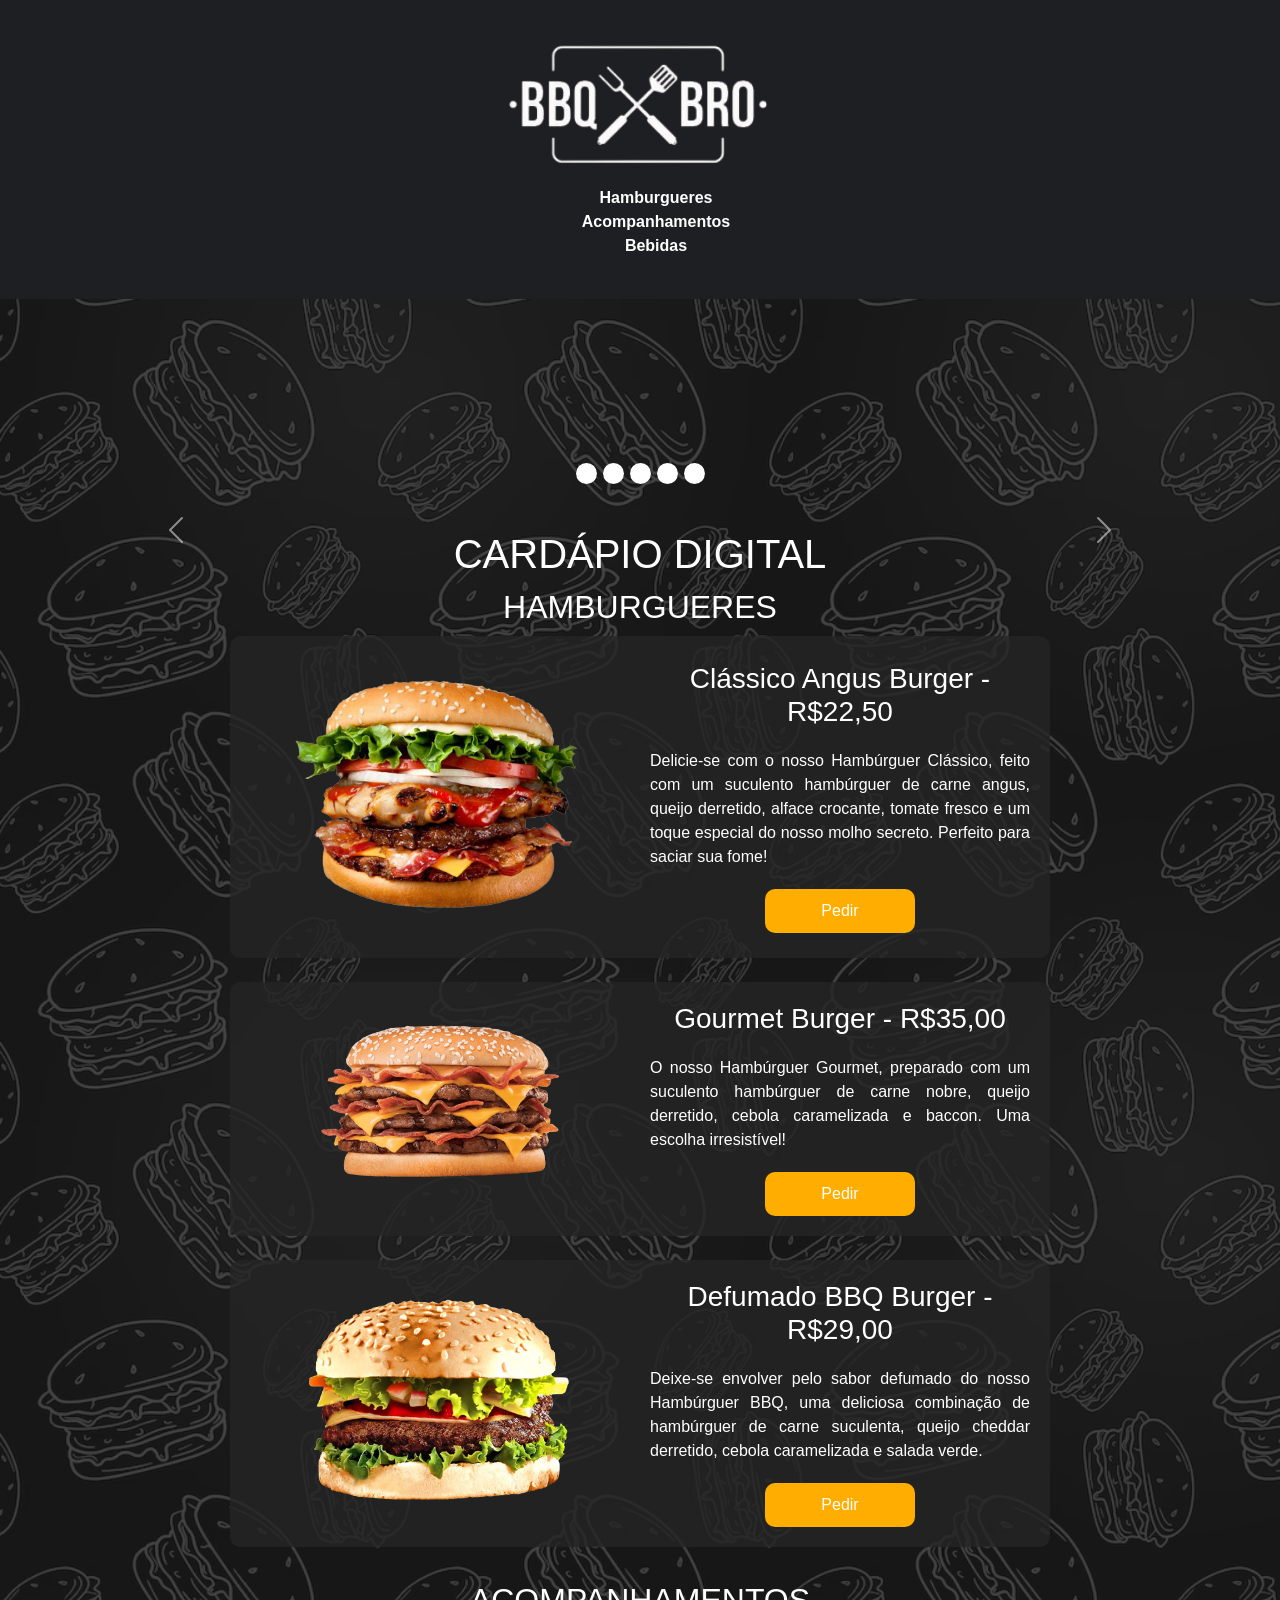
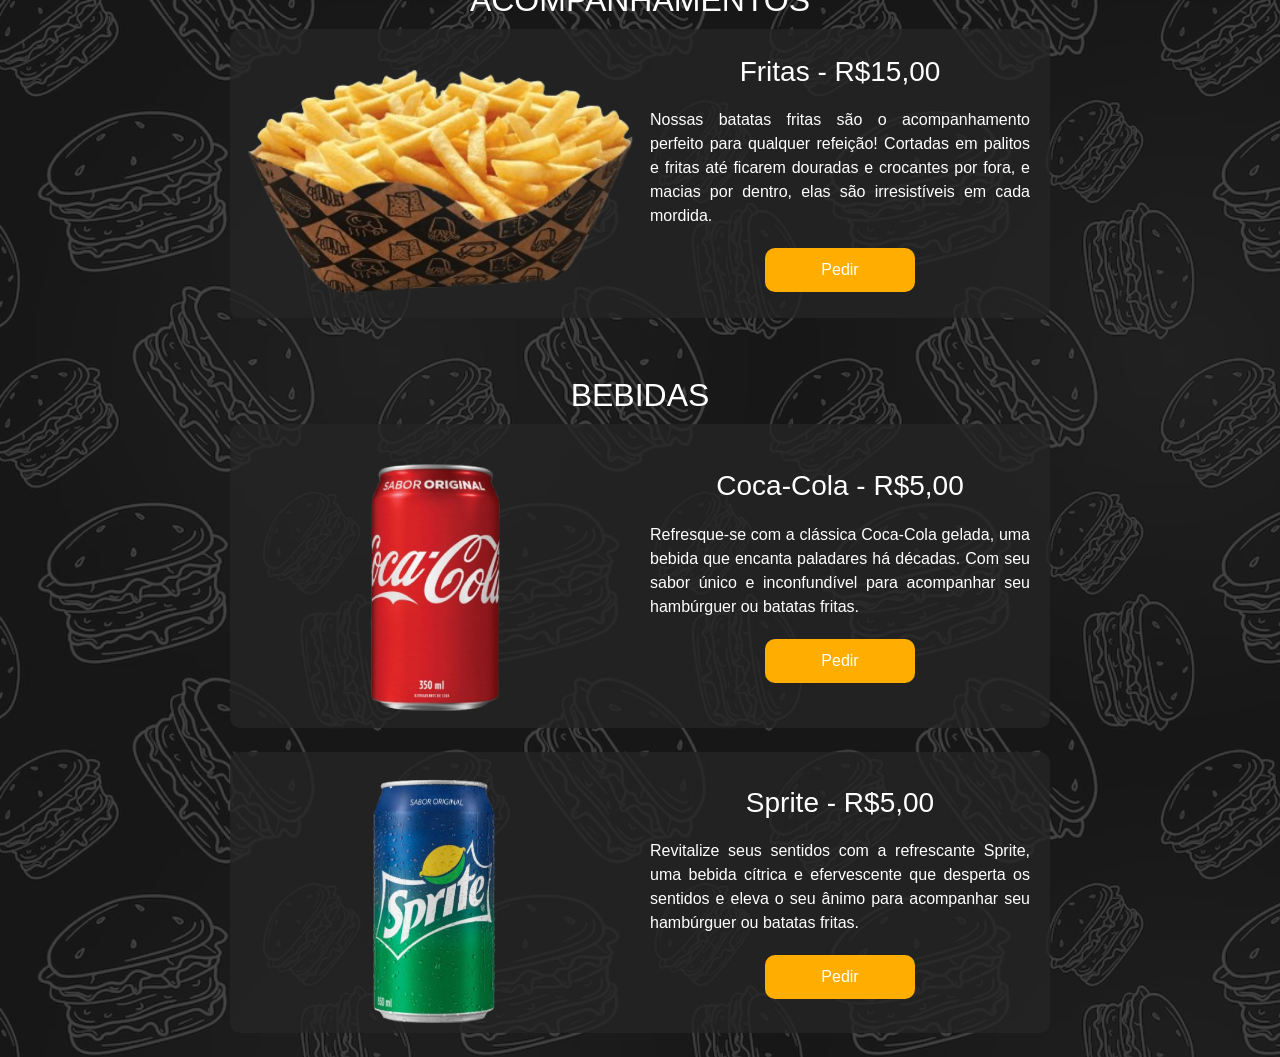
==== commit 515cd037: "Merge pull request #1 from josemberg06-create/carrosel-promocoes Carrl promocoesose" ====
--- a/index.html
+++ b/index.html
@@ -6,14 +6,15 @@
     <meta http-equiv="X-UA-Compatible" content="IE=edge">
     <meta name="viewport" content="width=device-width, initial-scale=1.0">
     
-    <link href="https://cdn.jsdelivr.net/npm/bootstrap@5.3.8/dist/css/bootstrap.min.css" rel="stylesheet" integrity="sha384-sRIl4kxILFvY47J16cr9ZwB07vP4J8+LH7qKQnuqkuIAvNWLzeN8tE5YBujZqJLB" crossorigin="anonymous">
-    <!-- testar o controle de versionamento -->
+    <link href="https://cdn.jsdelivr.net/npm/bootstrap@5.0.2/dist/css/bootstrap.min.css" rel="stylesheet" integrity="sha384-EVSTQN3/azprG1Anm3QDgpJLIm9Nao0Yz1ztcQTwFspd3yD65VohhpuuCOmLASjC" crossorigin="anonymous">
     <link rel="stylesheet" href="style.css">
     <title>RS-Burger</title>
+
+    
+
 </head>
 
 <body>
-
     <header>
         <img class="logo" src="imagens/logo.png" alt="Logo">
         <nav>
@@ -21,166 +22,152 @@
                 <li><a href="#burguer">Hamburgueres</a></li>
                 <li><a href="#acompanhamentos">Acompanhamentos</a></li>
                 <li><a href="#bebidas">Bebidas</a></li>
-                <li><a href="#carrinho">Carrinho</a></li>
             </ul>
         </nav>
     </header>
 
-    <!-- deixe o cabeçalho fixo (não se move com a barra de navegação / scroll vertical . O conteúdo principal do cardápio deve estar dentro de uma div semântica main. Utilize as propriedades de css position, left, top, righth ou bottom para fazer o cabeçalho fixo, se necessário utilize o z-index. ) -->
+    <div class=" relativa container  position-relative">
+        <div id="carouselExampleCaptions" class="carousel slide" data-bs-ride="carousel">
+        <div class="carousel-indicators">
+        <button type="button " data-bs-target="#carouselExampleCaptions" data-bs-slide-to="0" class="active p-2 rounded-circle" style="width: 5px; height: 5px;" aria-current="true" aria-label="Slide 1"></button>
+        <button type="button" data-bs-target="#carouselExampleCaptions" data-bs-slide-to="1" class="active p-2 rounded-circle" style="width: 5px; height: 5px;" aria-label="Slide 2"></button>
+        <button type="button" data-bs-target="#carouselExampleCaptions" data-bs-slide-to="2" class="active p-2 rounded-circle" style="width: 5px; height: 5px;" aria-label="Slide 3"></button>
+        <button type="button" data-bs-target="#carouselExampleCaptions" data-bs-slide-to="3"  class="active p-2 rounded-circle" style="width: 5px; height: 5px;"aria-label="Slide 4"></button>
+        <button type="button" data-bs-target="#carouselExampleCaptions" data-bs-slide-to="4" class="active p-2 rounded-circle" style="width: 5px; height: 5px;" aria-label="Slide 5"></button>
+    </div>
 
+        <div class="carousel-inner">
+        <div class="carousel-item active">
+      <img src="https://placehold.co/600x400/blue/white?text=slide1" class="d-block w-100" alt="">
+      <div class="carousel-caption d-none d-md-block">
+        <h5>First slide label</h5>
+        <p>Some representative placeholder content for the first slide.</p>
+      </div>
+     </div>
 
-    <!-- Crie uma branch chamada carrossel-promocoes OU promocoes e inclua entre ao header e ao main o componente carrossel do bootstrap que mais se adeque ao que é solicitado: exibir controles laterais e indicadores (bullets) podendo ou não ser automatico. Inclua 5 imagens de forma que existam 5 bullets.  Importante utilize a classe container do bootstrap  para o carrossel  de forma que ele tenha margens laterais e seja centralizado na tela-->
-    <!-- https://placehold.co/600x400/orange/white?text="slide 1" -->
+    <div class="carousel-item">
+      <img src="https://placehold.co/600x400/red/white?text=slide2" class="d-block w-100" alt="">
+      <div class="carousel-caption d-none d-md-block">
+        <h5>Second slide label</h5>
+        <p>Some representative placeholder content for the second slide.</p>
+      </div>
+     </div>
 
-    <!-- commit a inclusão do carrossel e faça o arredondamento das bordas dos indicadores:adicione um padding p-3 e a borda em forma de círculo border-circle -->
-    
-    
-    <div class="container position-relative " >
-        <div id="carouselExampleIndicators" class="carousel slide">
+    <div class="carousel-item">
+      <img src="https://placehold.co/600x400/orange/white?text=slide3" class="d-block w-100" alt="">
+      <div class="carousel-caption d-none d-md-block">
+        <h5>Third slide label</h5>
+        <p>Some representative placeholder content for the third slide.</p>
+      </div>
+    </div>
 
-            <!-- Indicadores -->
-            <div class="carousel-indicators">
-                <button type="button" data-bs-target="#carouselExampleIndicators"
-                    data-bs-slide-to="0" class="active p-2  rounded-circle " style="width: 5px; height: 5px;"
-                    aria-current="true" aria-label="Slide 1" ></button>
+      <div class="carousel-item">
+      <img src="https://placehold.co/600x400/black/white?text=slide4" class="d-block w-100" alt="">
+      <div class="carousel-caption d-none d-md-block">
+        <h5>Second slide label</h5>
+        <p>Some representative placeholder content for the second slide.</p>
+      </div>
+      
+     </div>
 
-                <button type="button" data-bs-target="#carouselExampleIndicators"
-                    data-bs-slide-to="1" aria-label="Slide 2" class="p-2  rounded-circle " style="width: 5px; height: 5px;"></button>
+    <div class="carousel-item">
+      <img src="https://placehold.co/600x400/green/white?text=slide5" class="d-block w-100" alt="">
+      <div class="carousel-caption d-none d-md-block">
+        <h5>Third slide label</h5>
+        <p>Some representative placeholder content for the third slide.</p>
+      </div>
 
-                <button type="button" data-bs-target="#carouselExampleIndicators"
-                    data-bs-slide-to="2" aria-label="Slide 3" class="p-2  rounded-circle " style="width: 5px; height: 5px;"></button>
+    </div>
+</div>
+  
 
-                <button type="button" data-bs-target="#carouselExampleIndicators"
-                    data-bs-slide-to="3" aria-label="Slide 4" class="p-2  rounded-circle " style="width: 5px; height: 5px;"></button>
-
-                <button type="button" data-bs-target="#carouselExampleIndicators"
-                    data-bs-slide-to="4" aria-label="Slide 5" class="p-2  rounded-circle " style="width: 5px; height: 5px;"></button>
-            </div>
-
-            <!-- Slides -->
-            <div class="carousel-inner">
-                <div class="carousel-item active">
-                    <img src="https://placehold.co/600x400/orange/white?text=Slide+1"
-                        class="d-block w-100" alt="Slide 1">
-                </div>
-
-                <div class="carousel-item">
-                    <img src="https://placehold.co/600x400/red/white?text=Slide+2"
-                        class="d-block w-100" alt="Slide 2">
-                </div>
-
-                <div class="carousel-item">
-                    <img src="https://placehold.co/600x400/blue/white?text=Slide+3"
-                        class="d-block w-100" alt="Slide 3">
-                </div>
-
-                <div class="carousel-item">
-                    <img src="https://placehold.co/600x400/green/white?text=Slide+4"
-                        class="d-block w-100" alt="Slide 4">
-                </div>
-
-                <div class="carousel-item">
-                    <img src="https://placehold.co/600x400/pink/white?text=Slide+5"
-                        class="d-block w-100" alt="Slide 5">
-                </div>
-            </div>
-
-            <!-- Botão anterior -->
-            <button class="carousel-control-prev" type="button"
-                data-bs-target="#carouselExampleIndicators"
-                data-bs-slide="prev">
-                <span class="carousel-control-prev-icon"
-                    aria-hidden="true"></span>
-                <span class="visually-hidden">Anterior</span>
-            </button>
-
-            <!-- Botão próximo -->
-            <button class="carousel-control-next" type="button"
-                data-bs-target="#carouselExampleIndicators"
-                data-bs-slide="next">
-                <span class="carousel-control-next-icon"
-                    aria-hidden="true"></span>
-                <span class="visually-hidden">Próximo</span>
-            </button>
-
-        </div>
+  <button class="carousel-control-prev" type="button" data-bs-target="#carouselExampleCaptions" data-bs-slide="prev">
+    <span class="carousel-control-prev-icon" aria-hidden="true"></span>
+    <span class="visually-hidden">Previous</span>
+  </button>
+  <button class="carousel-control-next" type="button" data-bs-target="#carouselExampleCaptions" data-bs-slide="next">
+    <span class="carousel-control-next-icon" aria-hidden="true"></span>
+    <span class="visually-hidden">Next</span>
+  </button>
     </div>
+ </div>
 
 
 
-    <main >
+    <main class="relativa">
         <h1>CARDÁPIO DIGITAL</h1>
-    <h2 id="burguer">HAMBURGUERES</h2>
+        <h2 id="burguer">HAMBURGUERES</h2>
+        <div class="boxProduto">
+            <div class="boxImg">
+                <img src="imagens/burger01.png">
+            </div>
+            <div class="boxTexto">
+                <h3>Clássico Angus Burger - R$22,50</h3>
+                <p>
+                    Delicie-se com o nosso Hambúrguer Clássico, feito com um suculento hambúrguer de carne angus, queijo derretido, alface crocante, tomate fresco e um toque especial do nosso molho secreto. Perfeito para saciar sua fome!
+                </p>
+                <button class="btn">Pedir</button>
+            </div>
+        </div>
+        <br>
+        <div class="boxProduto">
+            <div class="boxImg">
+                <img src="imagens/burger02.png">
+            </div>
+            <div class="boxTexto">
+                <h3>Gourmet Burger - R$35,00</h3>
+                <p>
+                    O nosso Hambúrguer Gourmet, preparado com um suculento hambúrguer de carne nobre, queijo derretido, cebola caramelizada e baccon. Uma escolha irresistível!
+                </p>
+                <button class="btn">Pedir</button>
+            </div>
+        </div>
+        <br>
+        <div class="boxProduto">
+            <div class="boxImg">
+                <img src="imagens/burger03.png">
+            </div>
+            <div class="boxTexto">
+                <h3>Defumado BBQ Burger - R$29,00</h3>
+                <p>
+                    Deixe-se envolver pelo sabor defumado do nosso Hambúrguer BBQ, uma deliciosa combinação de hambúrguer de carne suculenta, queijo cheddar derretido, cebola caramelizada e salada verde.
+                </p>
+                <button class="btn">Pedir</button>
+            </div>
+        </div>
+        <br>
+        <h2 id="acompanhamentos">ACOMPANHAMENTOS  </h2>
+        <div class="boxProduto">
+            <div class="boxImg">
+                <img src="imagens/acomp01.png">
+            </div>
+            <div class="boxTexto">
+                <h3> Fritas - R$15,00</h3>
+                <p>
+                    Nossas batatas fritas são o acompanhamento perfeito para qualquer refeição! Cortadas em palitos e fritas até ficarem douradas e crocantes por fora, e macias por dentro, elas são irresistíveis em cada mordida.
+                </p>
+                <button class="btn">Pedir</button>
+            </div>
+        </div>
+        <br>
+        <br>
+        <h2 id="bebidas">BEBIDAS</h2>
+        <div class="boxProduto">
+            <div class="boxImg boxBebida">
+                <img src="imagens/bebida01.png">
+            </div>
+            <div class="boxTexto boxBebida">
+                <h3>Coca-Cola - R$5,00</h3>
+                <p>
+                    Refresque-se com a clássica Coca-Cola gelada, uma bebida que encanta paladares há décadas. Com seu sabor único e inconfundível para acompanhar seu hambúrguer ou batatas fritas.
+                </p>
+                <button class="btn">Pedir</button>
+            </div>
+        </div>
+        <br>
+   
 
-    <div class="boxProduto">
-        <div class="boxImg">  
-            <img src="imagens/burger01.png">   
-        </div>
-        <div class="boxTexto">
-            <h3>Clássico Angus Burger - R$22,50</h3>
-            <p>
-                Delicie-se com o nosso Hambúrguer Clássico, feito com um suculento hambúrguer de carne angus, queijo derretido, alface crocante, tomate fresco e um toque especial do nosso molho secreto. Perfeito para saciar sua fome!
-            </p>
-            <button class="btn">Pedir</button>
-        </div>
-    </div>
-    <br>
-    <div class="boxProduto">
-        <div class="boxImg">  
-            <img src="imagens/burger02.png">   
-        </div>
-        <div class="boxTexto">
-            <h3>Gourmet Burger - R$35,00</h3>
-            <p>
-                O nosso Hambúrguer Gourmet, preparado com um suculento hambúrguer de carne nobre, queijo derretido, cebola caramelizada e baccon. Uma escolha irresistível!
-            </p>
-            <button class="btn">Pedir</button>
-        </div>
-    </div>
-    <br>
-    <div class="boxProduto">
-        <div class="boxImg">  
-            <img src="imagens/burger03.png">   
-        </div>
-        <div class="boxTexto">
-            <h3>Defumado BBQ Burger - R$29,00</h3>
-            <p>
-                Deixe-se envolver pelo sabor defumado do nosso Hambúrguer BBQ, uma deliciosa combinação de hambúrguer de carne suculenta, queijo cheddar derretido, cebola caramelizada e salada verde.
-            </p>
-            <button class="btn">Pedir</button>
-        </div>
-    </div>
-    <br>
- 
-    <h2 id="acompanhamentos">ACOMPANHAMENTOS  </h2>
-    <div class="boxProduto">
-        <div class="boxImg">  
-            <img src="imagens/acomp01.png">   
-        </div>
-        <div class="boxTexto">
-            <h3> Fritas - R$15,00</h3>
-            <p>
-                Nossas batatas fritas são o acompanhamento perfeito para qualquer refeição! Cortadas em palitos e fritas até ficarem douradas e crocantes por fora, e macias por dentro, elas são irresistíveis em cada mordida. 
-            </p>
-            <button class="btn">Pedir</button>
-        </div>
-    </div>
-    <br>
-    <br>
-    <h2 id="bebidas">BEBIDAS</h2>
-    <div class="boxProduto">
-        <div class="boxImg boxBebida">  
-            <img src="imagens/bebida01.png">   
-        </div>
-        <div class="boxTexto boxBebida">
-            <h3>Coca-Cola - R$5,00</h3>
-            <p>
-                Refresque-se com a clássica Coca-Cola gelada, uma bebida que encanta paladares há décadas. Com seu sabor único e inconfundível para acompanhar seu hambúrguer ou batatas fritas.
-            </p>
-            <button class="btn">Pedir</button>
-        </div>
-    </div>
-    <br>
+
     <div class="boxProduto">
         <div class="boxImg">  
             <img src="imagens/bebida02.png">   
@@ -194,9 +181,10 @@
         </div>
     </div>
     <br>
-    </main>
+    
+  </main>
+    <script src="https://cdn.jsdelivr.net/npm/bootstrap@5.0.2/dist/js/bootstrap.bundle.min.js" integrity="sha384-MrcW6ZMFYlzcLA8Nl+NtUVF0sA7MsXsP1UyJoMp4YLEuNSfAP+JcXn/tWtIaxVXM" crossorigin="anonymous"></script>
 
-    <script src="https://cdn.jsdelivr.net/npm/bootstrap@5.3.8/dist/js/bootstrap.bundle.min.js" integrity="sha384-FKyoEForCGlyvwx9Hj09JcYn3nv7wiPVlz7YYwJrWVcXK/BmnVDxM+D2scQbITxI" crossorigin="anonymous"></script>
 
 </body>
 
--- a/style.css
+++ b/style.css
@@ -43,7 +43,7 @@
     width: 100%;
     position: fixed;
 
-    /*z-index para deixar o cabeçalho fixo superior a todos os outros elementos incluindo os do boots  */
+    /*z-index para deixar o cabeçalho fixo superior a todos os outros elementos incluindo os do bootstrap  */
 
     z-index: 1030;
     top:0;
@@ -53,10 +53,6 @@
 [id]{
     /* corrigir o scrool da barra de navegação para compensar o tamanho do cabacelho  */
     scroll-margin-top: 250px;
-}
-
-nav ul{
-    display: flex;
 }
 
 nav ul li{
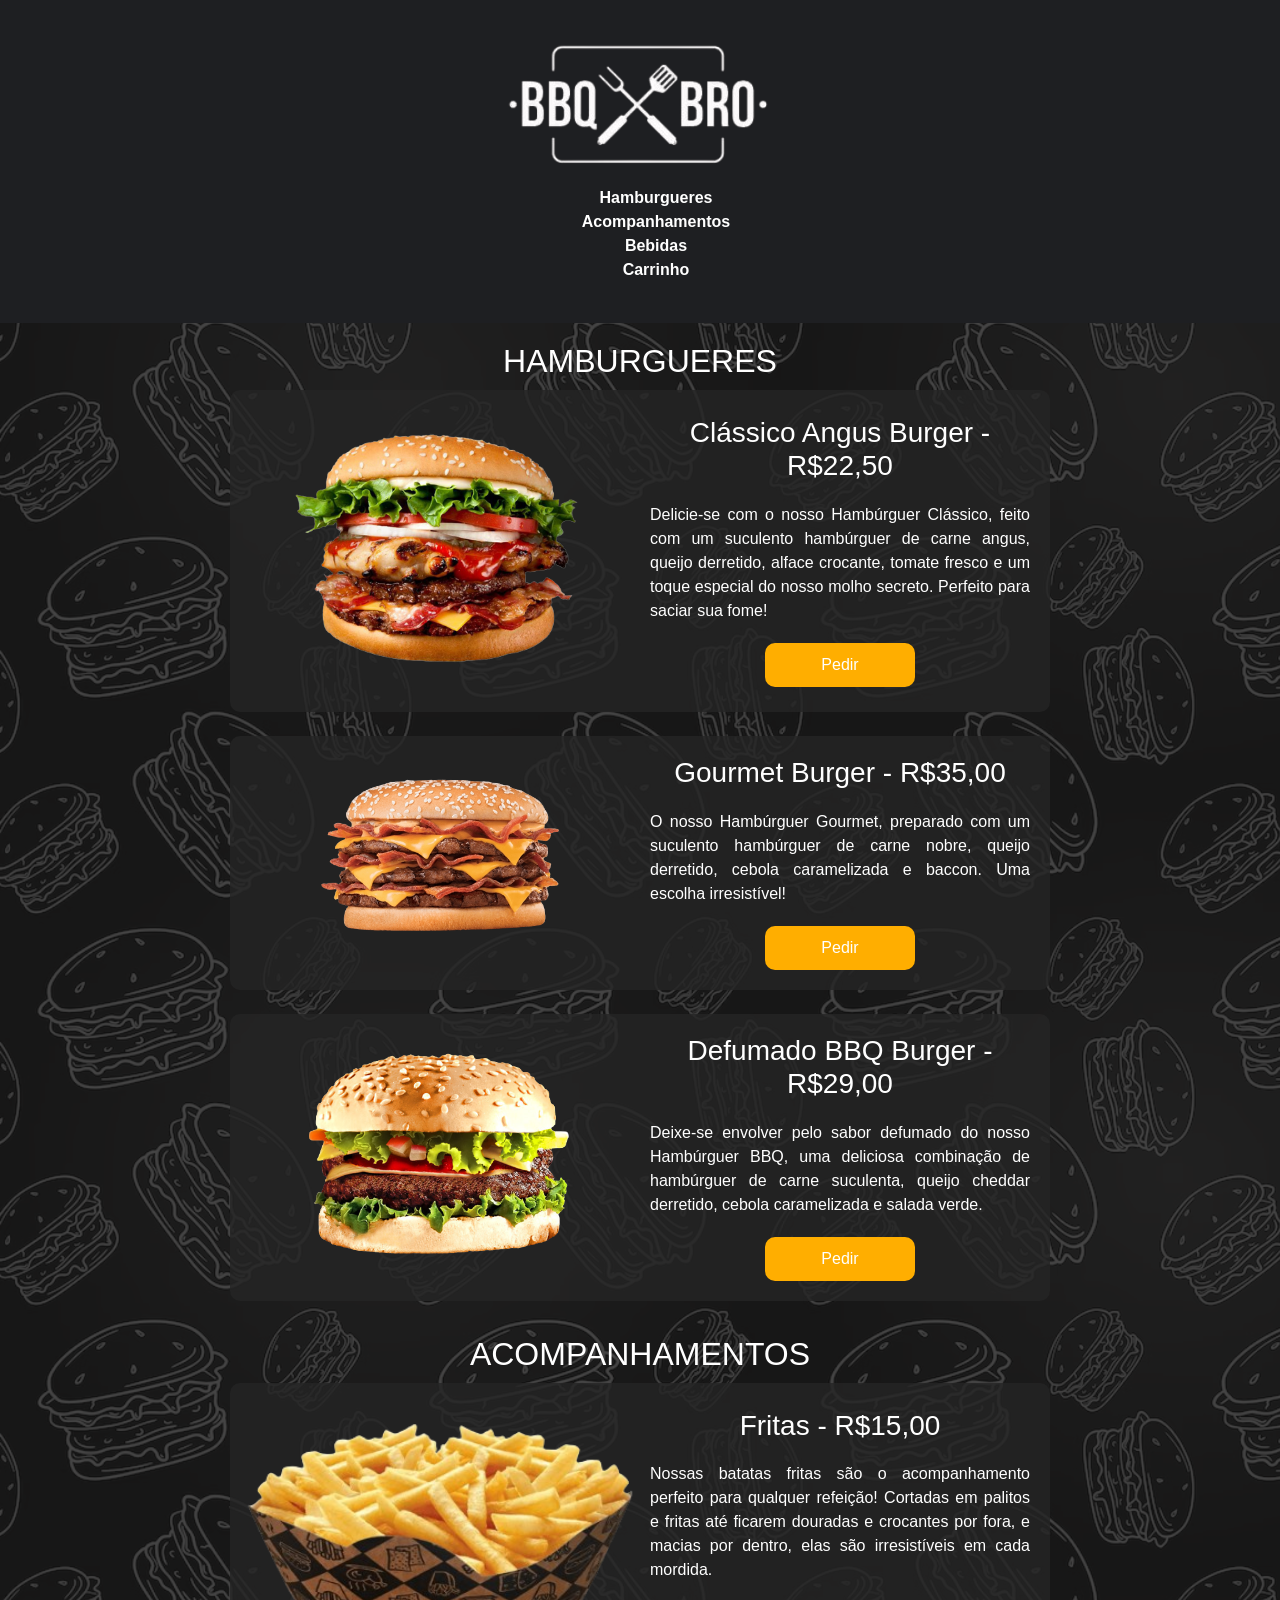
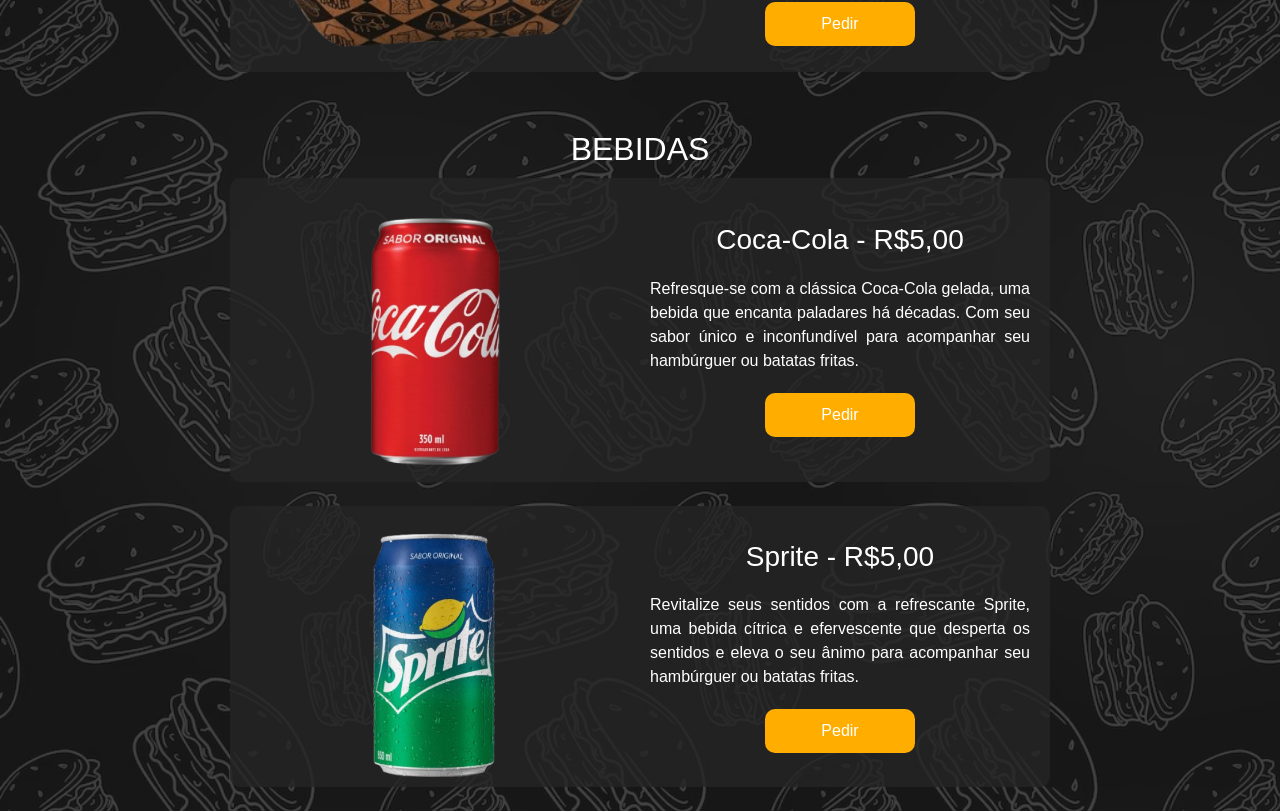
==== commit b1d9dcfd: "refatoração: substitui texto de exemplo no corpo do offcanvas" ====
--- a/index.html
+++ b/index.html
@@ -6,15 +6,14 @@
     <meta http-equiv="X-UA-Compatible" content="IE=edge">
     <meta name="viewport" content="width=device-width, initial-scale=1.0">
     
-    <link href="https://cdn.jsdelivr.net/npm/bootstrap@5.0.2/dist/css/bootstrap.min.css" rel="stylesheet" integrity="sha384-EVSTQN3/azprG1Anm3QDgpJLIm9Nao0Yz1ztcQTwFspd3yD65VohhpuuCOmLASjC" crossorigin="anonymous">
+    <link href="https://cdn.jsdelivr.net/npm/bootstrap@5.3.8/dist/css/bootstrap.min.css" rel="stylesheet" integrity="sha384-sRIl4kxILFvY47J16cr9ZwB07vP4J8+LH7qKQnuqkuIAvNWLzeN8tE5YBujZqJLB" crossorigin="anonymous">
+    <!-- testar o controle de versionamento -->
     <link rel="stylesheet" href="style.css">
     <title>RS-Burger</title>
-
-    
-
 </head>
 
 <body>
+
     <header>
         <img class="logo" src="imagens/logo.png" alt="Logo">
         <nav>
@@ -22,152 +21,176 @@
                 <li><a href="#burguer">Hamburgueres</a></li>
                 <li><a href="#acompanhamentos">Acompanhamentos</a></li>
                 <li><a href="#bebidas">Bebidas</a></li>
+                <li><a href="#" data-bs-toggle="offcanvas" data-bs-target="#carrinho" aria-controls="offcanvasRight">Carrinho</a></li>
             </ul>
         </nav>
     </header>
 
-    <div class=" relativa container  position-relative">
-        <div id="carouselExampleCaptions" class="carousel slide" data-bs-ride="carousel">
-        <div class="carousel-indicators">
-        <button type="button " data-bs-target="#carouselExampleCaptions" data-bs-slide-to="0" class="active p-2 rounded-circle" style="width: 5px; height: 5px;" aria-current="true" aria-label="Slide 1"></button>
-        <button type="button" data-bs-target="#carouselExampleCaptions" data-bs-slide-to="1" class="active p-2 rounded-circle" style="width: 5px; height: 5px;" aria-label="Slide 2"></button>
-        <button type="button" data-bs-target="#carouselExampleCaptions" data-bs-slide-to="2" class="active p-2 rounded-circle" style="width: 5px; height: 5px;" aria-label="Slide 3"></button>
-        <button type="button" data-bs-target="#carouselExampleCaptions" data-bs-slide-to="3"  class="active p-2 rounded-circle" style="width: 5px; height: 5px;"aria-label="Slide 4"></button>
-        <button type="button" data-bs-target="#carouselExampleCaptions" data-bs-slide-to="4" class="active p-2 rounded-circle" style="width: 5px; height: 5px;" aria-label="Slide 5"></button>
-    </div>
-
-        <div class="carousel-inner">
-        <div class="carousel-item active">
-      <img src="https://placehold.co/600x400/blue/white?text=slide1" class="d-block w-100" alt="">
-      <div class="carousel-caption d-none d-md-block">
-        <h5>First slide label</h5>
-        <p>Some representative placeholder content for the first slide.</p>
-      </div>
-     </div>
-
-    <div class="carousel-item">
-      <img src="https://placehold.co/600x400/red/white?text=slide2" class="d-block w-100" alt="">
-      <div class="carousel-caption d-none d-md-block">
-        <h5>Second slide label</h5>
-        <p>Some representative placeholder content for the second slide.</p>
-      </div>
-     </div>
-
-    <div class="carousel-item">
-      <img src="https://placehold.co/600x400/orange/white?text=slide3" class="d-block w-100" alt="">
-      <div class="carousel-caption d-none d-md-block">
-        <h5>Third slide label</h5>
-        <p>Some representative placeholder content for the third slide.</p>
-      </div>
-    </div>
-
-      <div class="carousel-item">
-      <img src="https://placehold.co/600x400/black/white?text=slide4" class="d-block w-100" alt="">
-      <div class="carousel-caption d-none d-md-block">
-        <h5>Second slide label</h5>
-        <p>Some representative placeholder content for the second slide.</p>
-      </div>
-      
-     </div>
-
-    <div class="carousel-item">
-      <img src="https://placehold.co/600x400/green/white?text=slide5" class="d-block w-100" alt="">
-      <div class="carousel-caption d-none d-md-block">
-        <h5>Third slide label</h5>
-        <p>Some representative placeholder content for the third slide.</p>
-      </div>
-
-    </div>
-</div>
-  
-
-  <button class="carousel-control-prev" type="button" data-bs-target="#carouselExampleCaptions" data-bs-slide="prev">
-    <span class="carousel-control-prev-icon" aria-hidden="true"></span>
-    <span class="visually-hidden">Previous</span>
-  </button>
-  <button class="carousel-control-next" type="button" data-bs-target="#carouselExampleCaptions" data-bs-slide="next">
-    <span class="carousel-control-next-icon" aria-hidden="true"></span>
-    <span class="visually-hidden">Next</span>
-  </button>
-    </div>
- </div>
-
-
-
-    <main class="relativa">
+
+    <div class="offcanvas offcanvas-end" tabindex="-1" id="carrinho" aria-labelledby="offcanvasRightLabel">
+    <div class="offcanvas-header">
+        <h5 id="offcanvasRightLabel">carrinho</h5>
+        <button type="button" class="btn-close text-reset" data-bs-dismiss="offcanvas" aria-label="Close"></button>
+    </div>
+    <div class="offcanvas-body">
+        <p>....</p>
+    </div>
+    </div>
+    <!-- deixe o cabeçalho fixo (não se move com a barra de navegação / scroll vertical . O conteúdo principal do cardápio deve estar dentro de uma div semântica main. Utilize as propriedades de css position, left, top, righth ou bottom para fazer o cabeçalho fixo, se necessário utilize o z-index. ) -->
+
+
+    <!-- Crie uma branch chamada carrossel-promocoes OU promocoes e inclua entre ao header e ao main o componente carrossel do bootstrap que mais se adeque ao que é solicitado: exibir controles laterais e indicadores (bullets) podendo ou não ser automatico. Inclua 5 imagens de forma que existam 5 bullets.  Importante utilize a classe container do bootstrap  para o carrossel  de forma que ele tenha margens laterais e seja centralizado na tela-->
+    <!-- https://placehold.co/600x400/orange/white?text="slide 1" -->
+
+    <!-- commit a inclusão do carrossel e faça o arredondamento das bordas dos indicadores:adicione um padding p-3 e a borda em forma de círculo border-circle -->
+    
+    
+    <div class="container position-relative " >
+        <div id="carouselExampleIndicators" class="carousel slide">
+
+            <!-- Indicadores -->
+            <div class="carousel-indicators">
+                <button type="button" data-bs-target="#carouselExampleIndicators"
+                    data-bs-slide-to="0" class="active p-2  rounded-circle " style="width: 5px; height: 5px;"
+                    aria-current="true" aria-label="Slide 1" ></button>
+
+                <button type="button" data-bs-target="#carouselExampleIndicators"
+                    data-bs-slide-to="1" aria-label="Slide 2" class="p-2  rounded-circle " style="width: 5px; height: 5px;"></button>
+
+                <button type="button" data-bs-target="#carouselExampleIndicators"
+                    data-bs-slide-to="2" aria-label="Slide 3" class="p-2  rounded-circle " style="width: 5px; height: 5px;"></button>
+
+                <button type="button" data-bs-target="#carouselExampleIndicators"
+                    data-bs-slide-to="3" aria-label="Slide 4" class="p-2  rounded-circle " style="width: 5px; height: 5px;"></button>
+
+                <button type="button" data-bs-target="#carouselExampleIndicators"
+                    data-bs-slide-to="4" aria-label="Slide 5" class="p-2  rounded-circle " style="width: 5px; height: 5px;"></button>
+            </div>
+
+            <!-- Slides -->
+            <div class="carousel-inner">
+                <div class="carousel-item active">
+                    <img src="https://placehold.co/600x400/orange/white?text=Slide+1"
+                        class="d-block w-100" alt="Slide 1">
+                </div>
+
+                <div class="carousel-item">
+                    <img src="https://placehold.co/600x400/red/white?text=Slide+2"
+                        class="d-block w-100" alt="Slide 2">
+                </div>
+
+                <div class="carousel-item">
+                    <img src="https://placehold.co/600x400/blue/white?text=Slide+3"
+                        class="d-block w-100" alt="Slide 3">
+                </div>
+
+                <div class="carousel-item">
+                    <img src="https://placehold.co/600x400/green/white?text=Slide+4"
+                        class="d-block w-100" alt="Slide 4">
+                </div>
+
+                <div class="carousel-item">
+                    <img src="https://placehold.co/600x400/pink/white?text=Slide+5"
+                        class="d-block w-100" alt="Slide 5">
+                </div>
+            </div>
+
+            <!-- Botão anterior -->
+            <button class="carousel-control-prev" type="button"
+                data-bs-target="#carouselExampleIndicators"
+                data-bs-slide="prev">
+                <span class="carousel-control-prev-icon"
+                    aria-hidden="true"></span>
+                <span class="visually-hidden">Anterior</span>
+            </button>
+
+            <!-- Botão próximo -->
+            <button class="carousel-control-next" type="button"
+                data-bs-target="#carouselExampleIndicators"
+                data-bs-slide="next">
+                <span class="carousel-control-next-icon"
+                    aria-hidden="true"></span>
+                <span class="visually-hidden">Próximo</span>
+            </button>
+
+        </div>
+    </div>
+
+
+
+    <main >
         <h1>CARDÁPIO DIGITAL</h1>
-        <h2 id="burguer">HAMBURGUERES</h2>
-        <div class="boxProduto">
-            <div class="boxImg">
-                <img src="imagens/burger01.png">
-            </div>
-            <div class="boxTexto">
-                <h3>Clássico Angus Burger - R$22,50</h3>
-                <p>
-                    Delicie-se com o nosso Hambúrguer Clássico, feito com um suculento hambúrguer de carne angus, queijo derretido, alface crocante, tomate fresco e um toque especial do nosso molho secreto. Perfeito para saciar sua fome!
-                </p>
-                <button class="btn">Pedir</button>
-            </div>
-        </div>
-        <br>
-        <div class="boxProduto">
-            <div class="boxImg">
-                <img src="imagens/burger02.png">
-            </div>
-            <div class="boxTexto">
-                <h3>Gourmet Burger - R$35,00</h3>
-                <p>
-                    O nosso Hambúrguer Gourmet, preparado com um suculento hambúrguer de carne nobre, queijo derretido, cebola caramelizada e baccon. Uma escolha irresistível!
-                </p>
-                <button class="btn">Pedir</button>
-            </div>
-        </div>
-        <br>
-        <div class="boxProduto">
-            <div class="boxImg">
-                <img src="imagens/burger03.png">
-            </div>
-            <div class="boxTexto">
-                <h3>Defumado BBQ Burger - R$29,00</h3>
-                <p>
-                    Deixe-se envolver pelo sabor defumado do nosso Hambúrguer BBQ, uma deliciosa combinação de hambúrguer de carne suculenta, queijo cheddar derretido, cebola caramelizada e salada verde.
-                </p>
-                <button class="btn">Pedir</button>
-            </div>
-        </div>
-        <br>
-        <h2 id="acompanhamentos">ACOMPANHAMENTOS  </h2>
-        <div class="boxProduto">
-            <div class="boxImg">
-                <img src="imagens/acomp01.png">
-            </div>
-            <div class="boxTexto">
-                <h3> Fritas - R$15,00</h3>
-                <p>
-                    Nossas batatas fritas são o acompanhamento perfeito para qualquer refeição! Cortadas em palitos e fritas até ficarem douradas e crocantes por fora, e macias por dentro, elas são irresistíveis em cada mordida.
-                </p>
-                <button class="btn">Pedir</button>
-            </div>
-        </div>
-        <br>
-        <br>
-        <h2 id="bebidas">BEBIDAS</h2>
-        <div class="boxProduto">
-            <div class="boxImg boxBebida">
-                <img src="imagens/bebida01.png">
-            </div>
-            <div class="boxTexto boxBebida">
-                <h3>Coca-Cola - R$5,00</h3>
-                <p>
-                    Refresque-se com a clássica Coca-Cola gelada, uma bebida que encanta paladares há décadas. Com seu sabor único e inconfundível para acompanhar seu hambúrguer ou batatas fritas.
-                </p>
-                <button class="btn">Pedir</button>
-            </div>
-        </div>
-        <br>
-   
-
-
+    <h2 id="burguer">HAMBURGUERES</h2>
+
+    <div class="boxProduto">
+        <div class="boxImg">  
+            <img src="imagens/burger01.png">   
+        </div>
+        <div class="boxTexto">
+            <h3>Clássico Angus Burger - R$22,50</h3>
+            <p>
+                Delicie-se com o nosso Hambúrguer Clássico, feito com um suculento hambúrguer de carne angus, queijo derretido, alface crocante, tomate fresco e um toque especial do nosso molho secreto. Perfeito para saciar sua fome!
+            </p>
+            <button class="btn">Pedir</button>
+        </div>
+    </div>
+    <br>
+    <div class="boxProduto">
+        <div class="boxImg">  
+            <img src="imagens/burger02.png">   
+        </div>
+        <div class="boxTexto">
+            <h3>Gourmet Burger - R$35,00</h3>
+            <p>
+                O nosso Hambúrguer Gourmet, preparado com um suculento hambúrguer de carne nobre, queijo derretido, cebola caramelizada e baccon. Uma escolha irresistível!
+            </p>
+            <button class="btn">Pedir</button>
+        </div>
+    </div>
+    <br>
+    <div class="boxProduto">
+        <div class="boxImg">  
+            <img src="imagens/burger03.png">   
+        </div>
+        <div class="boxTexto">
+            <h3>Defumado BBQ Burger - R$29,00</h3>
+            <p>
+                Deixe-se envolver pelo sabor defumado do nosso Hambúrguer BBQ, uma deliciosa combinação de hambúrguer de carne suculenta, queijo cheddar derretido, cebola caramelizada e salada verde.
+            </p>
+            <button class="btn">Pedir</button>
+        </div>
+    </div>
+    <br>
+ 
+    <h2 id="acompanhamentos">ACOMPANHAMENTOS  </h2>
+    <div class="boxProduto">
+        <div class="boxImg">  
+            <img src="imagens/acomp01.png">   
+        </div>
+        <div class="boxTexto">
+            <h3> Fritas - R$15,00</h3>
+            <p>
+                Nossas batatas fritas são o acompanhamento perfeito para qualquer refeição! Cortadas em palitos e fritas até ficarem douradas e crocantes por fora, e macias por dentro, elas são irresistíveis em cada mordida. 
+            </p>
+            <button class="btn">Pedir</button>
+        </div>
+    </div>
+    <br>
+    <br>
+    <h2 id="bebidas">BEBIDAS</h2>
+    <div class="boxProduto">
+        <div class="boxImg boxBebida">  
+            <img src="imagens/bebida01.png">   
+        </div>
+        <div class="boxTexto boxBebida">
+            <h3>Coca-Cola - R$5,00</h3>
+            <p>
+                Refresque-se com a clássica Coca-Cola gelada, uma bebida que encanta paladares há décadas. Com seu sabor único e inconfundível para acompanhar seu hambúrguer ou batatas fritas.
+            </p>
+            <button class="btn">Pedir</button>
+        </div>
+    </div>
+    <br>
     <div class="boxProduto">
         <div class="boxImg">  
             <img src="imagens/bebida02.png">   
@@ -181,10 +204,9 @@
         </div>
     </div>
     <br>
-    
-  </main>
-    <script src="https://cdn.jsdelivr.net/npm/bootstrap@5.0.2/dist/js/bootstrap.bundle.min.js" integrity="sha384-MrcW6ZMFYlzcLA8Nl+NtUVF0sA7MsXsP1UyJoMp4YLEuNSfAP+JcXn/tWtIaxVXM" crossorigin="anonymous"></script>
-
+    </main>
+
+    <script src="https://cdn.jsdelivr.net/npm/bootstrap@5.3.8/dist/js/bootstrap.bundle.min.js" integrity="sha384-FKyoEForCGlyvwx9Hj09JcYn3nv7wiPVlz7YYwJrWVcXK/BmnVDxM+D2scQbITxI" crossorigin="anonymous"></script>
 
 </body>
 
